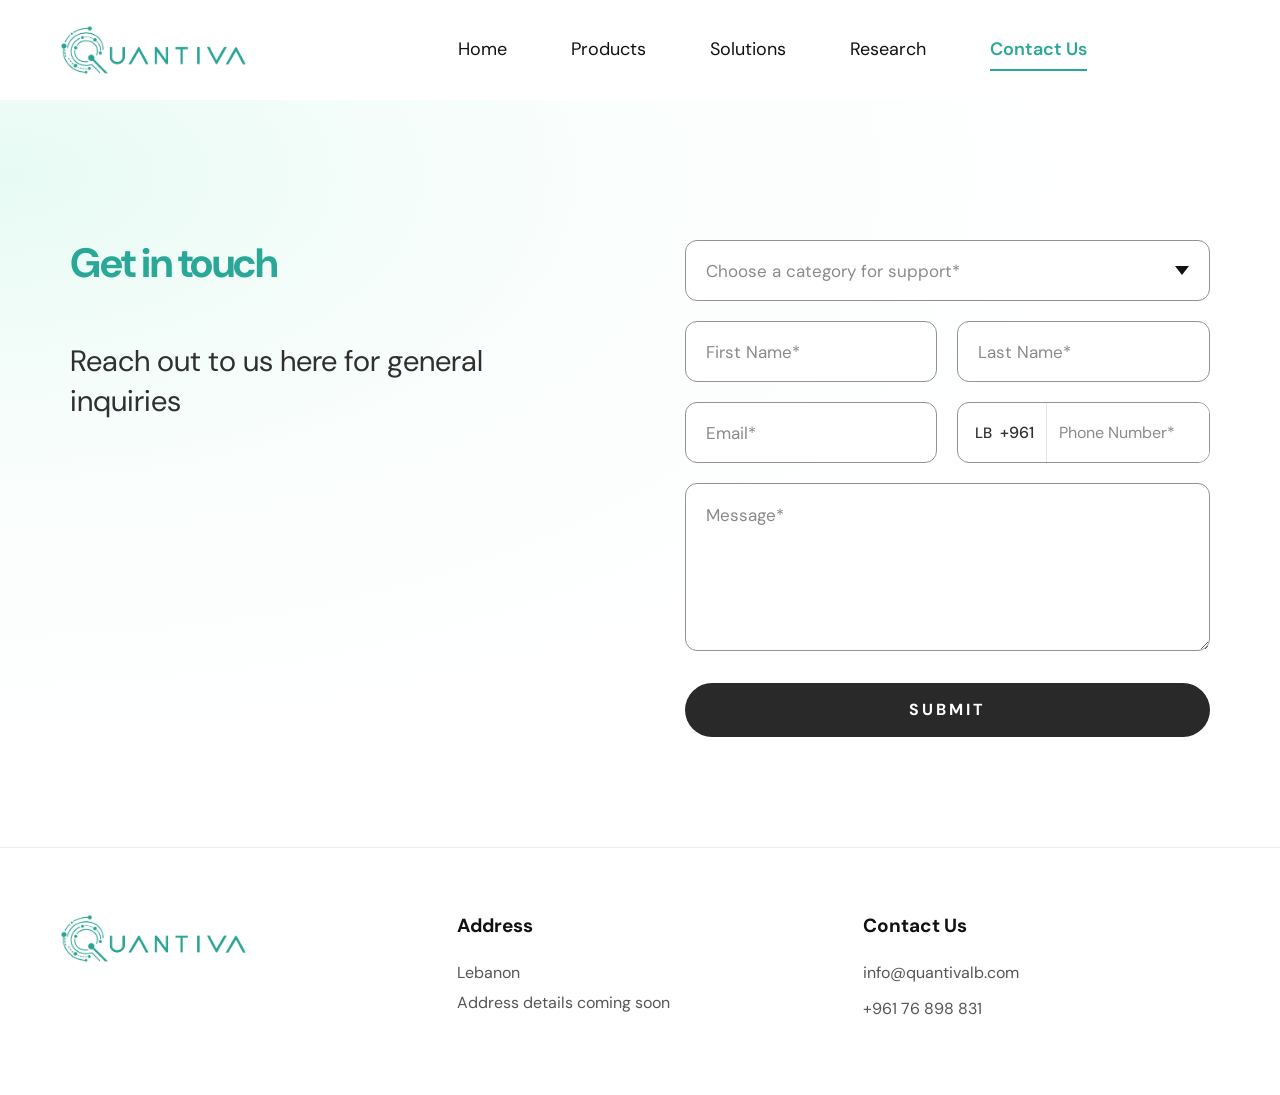
==== contact-us.html @ 80b2bf56 "Add files via upload" ====
<!DOCTYPE html>
<html lang="en">

<head>
    <meta charset="UTF-8">
    <meta name="viewport" content="width=device-width, initial-scale=1.0">

    <title>Contact Us | Quantiva</title>
    <meta name="description" content="Contact Quantiva in Lebanon for inquiries and information.">

    <link rel="icon" type="image/jpeg" href="assets/img/quantiva-logo.jpeg">

    <link rel="preconnect" href="https://fonts.googleapis.com">
    <link rel="preconnect" href="https://fonts.gstatic.com" crossorigin>
    <link href="https://fonts.googleapis.com/css2?family=DM+Sans:wght@400;500;600;700&display=swap" rel="stylesheet">

    <link rel="stylesheet" href="assets/css/style.css">
</head>

<body>

    <!-- HEADER -->
    <header class="site-header">
        <div class="header-container">

            <a href="index.html" class="header-logo" aria-label="Quantiva Home">
                <img src="assets/img/quantiva-logo.jpeg" alt="Quantiva Logo">
            </a>

            <nav class="desktop-nav" aria-label="Main navigation">
                <a href="index.html">Home</a>
                <a href="products.html">Products</a>
                <a href="solutions.html">Solutions</a>
                <a href="research.html">Research</a>
                <a href="contact-us.html" class="active" aria-current="page">Contact Us</a>
            </nav>

            <button class="menu-toggle" type="button" aria-label="Open navigation menu" aria-expanded="false"
                aria-controls="mobile-menu">
                <span></span>
                <span></span>
                <span></span>
            </button>

        </div>
    </header>

    <!-- MOBILE OVERLAY -->
    <div class="menu-overlay"></div>

    <!-- MOBILE SIDEBAR -->
    <aside class="mobile-menu" id="mobile-menu" aria-label="Mobile navigation" aria-hidden="true" inert>

        <div class="mobile-menu-header">
            <a href="index.html" class="mobile-logo" aria-label="Quantiva Home">
                <img src="assets/img/quantiva-logo.jpeg" alt="Quantiva Logo">
            </a>

            <button class="menu-close" type="button" aria-label="Close navigation menu">&times;</button>
        </div>

        <nav class="mobile-nav" aria-label="Mobile menu links">
            <a href="index.html">Home</a>
            <a href="products.html">Products</a>
            <a href="solutions.html">Solutions</a>
            <a href="research.html">Research</a>
            <a href="contact-us.html" class="active" aria-current="page">Contact Us</a>
        </nav>

    </aside>


    <!-- =========================================
     CONTACT US PAGE
========================================= -->

    <main>

        <section class="contact-section" id="contact">

            <div class="contact-container">

                <!-- LEFT SIDE -->
                <div class="contact-intro">

                    <h1>Get in touch</h1>

                    <p>
                        Reach out to us here for general
                        inquiries
                    </p>

                </div>

                <!-- RIGHT SIDE: FORM -->
                <div class="contact-form-wrapper">

                    <form id="quantivaContactForm" class="contact-form">

                        <!-- SUPPORT CATEGORY -->
                        <div class="contact-field full-width">
                            <select name="category" id="contactCategory" aria-label="Choose a category for support"
                                required>

                                <option value="" selected disabled>
                                    Choose a category for support*
                                </option>

                                <option value="General">General</option>
                                <option value="Sales">Sales</option>
                                <option value="Product">Product</option>
                                <option value="Media">Media</option>
                                <option value="Careers">Careers</option>

                            </select>
                        </div>

                        <!-- FIRST NAME -->
                        <div class="contact-field">
                            <input type="text" name="firstName" placeholder="First Name*" autocomplete="given-name"
                                maxlength="100" required>
                        </div>

                        <!-- LAST NAME -->
                        <div class="contact-field">
                            <input type="text" name="lastName" placeholder="Last Name*" autocomplete="family-name"
                                maxlength="100" required>
                        </div>

                        <!-- EMAIL -->
                        <div class="contact-field">
                            <input type="email" name="email" placeholder="Email*" autocomplete="email" maxlength="254"
                                required>
                        </div>

                        <!-- LEBANON PHONE NUMBER -->
                        <div class="contact-field phone-field">

                            <div class="phone-code">
                                <span>LB</span>
                                <span class="phone-prefix">+961</span>
                            </div>

                            <input type="tel" id="contactPhone" name="phone" placeholder="Phone Number*" inputmode="tel"
                                autocomplete="tel-national" pattern="0?[0-9]{7,8}"
                                title="Enter a valid Lebanese phone number, such as 76898831 or 01723456" maxlength="9"
                                required>

                        </div>

                        <!-- MESSAGE -->
                        <div class="contact-field full-width">
                            <textarea name="message" placeholder="Message*" rows="5" maxlength="5000"
                                required></textarea>
                        </div>

                        <!-- SUBMIT BUTTON -->
                        <div class="contact-submit full-width">

                            <button type="submit" class="contact-submit-btn">
                                SUBMIT
                            </button>

                        </div>

                        <!-- SUCCESS MESSAGE -->
                        <div id="contactSuccessMessage" class="contact-success-message full-width" role="status"
                            aria-live="polite" hidden>

                            Thank you! Your message has been submitted successfully.

                        </div>

                    </form>

                </div>

            </div>

        </section>

    </main>

    <!-- FOOTER -->
    <footer class="site-footer">
        <div class="footer-container">

            <div class="footer-logo">
                <a href="index.html" aria-label="Quantiva Home">
                    <img src="assets/img/quantiva-logo.jpeg" alt="Quantiva Logo">
                </a>
            </div>

            <div class="footer-address">
                <h3>Address</h3>
                <p>Lebanon<br>Address details coming soon</p>
            </div>

            <div class="footer-contact">
                <h3>Contact Us</h3>
                <a href="mailto:info@quantivalb.com">info@quantivalb.com</a>
                <a href="tel:+96176898831">+961 76 898 831</a>
            </div>

        </div>
    </footer>

    <script src="assets/js/app.js"></script>
</body>

</html>
---- assets/css/style.css ----
/* =========================================
   QUANTIVA - GLOBAL STYLES
========================================= */

:root {
    --primary: #2ba797;
    --primary-light: #67d0bc;
    --dark: #292929;
    --black: #111111;
    --white: #ffffff;
    --font: 'DM Sans', sans-serif;
}

* {
    margin: 0;
    padding: 0;
    box-sizing: border-box;
}

html {
    scroll-behavior: smooth;
}

body {
    font-family: var(--font);
    color: var(--black);
    background: var(--white);
    overflow-x: hidden;
}

body.menu-open {
    overflow: hidden;
}

a {
    text-decoration: none;
}

button {
    font-family: inherit;
    cursor: pointer;
}

img {
    max-width: 100%;
}

/* =========================================
   MAIN HEADER
========================================= */

.site-header {
    position: relative;
    width: 100%;
    height: 100px;
    background: var(--white);
    z-index: 100;
}

.header-container {
    width: 100%;
    height: 100%;
    padding: 0 4%;
    display: flex;
    align-items: center;
    justify-content: space-between;
    gap: 60px;
}

/* =========================================
   HEADER LOGO
========================================= */

.header-logo {
    display: inline-flex;
    align-items: center;
    flex-shrink: 0;
}

.header-logo img {
    width: 205px;
    height: auto;
    display: block;
    object-fit: contain;
}

/* =========================================
   DESKTOP NAVIGATION
========================================= */

.desktop-nav {
    display: flex;
    align-items: center;
    justify-content: center;
    flex: 1;
    gap: clamp(35px, 5vw, 90px);
}

.desktop-nav a {
    position: relative;
    color: var(--black);
    font-size: 18px;
    font-weight: 400;
    white-space: nowrap;
    line-height: 1.4;
    padding: 10px 0;
    transition: color 0.3s ease;
}

/* HOVER EFFECT */

.desktop-nav a:hover {
    color: var(--primary);
}

/* ACTIVE PAGE */

.desktop-nav a.active,
.desktop-nav a[aria-current="page"] {
    color: var(--primary);
    font-weight: 600;
}

/* UNDERLINE EFFECT */

.desktop-nav a::after {
    content: "";
    position: absolute;
    bottom: 2px;
    left: 0;
    width: 100%;
    height: 2px;
    background: var(--primary);

    transform: scaleX(0);
    transform-origin: center;
    transition: transform 0.3s ease;
}

/* UNDERLINE ON HOVER */

.desktop-nav a:hover::after {
    transform: scaleX(1);
}

/* PERMANENT UNDERLINE ON ACTIVE PAGE */

.desktop-nav a.active::after,
.desktop-nav a[aria-current="page"]::after {
    transform: scaleX(1);
}

/* =========================================
   HAMBURGER BUTTON
========================================= */

.menu-toggle {
    display: none;
    width: 30px;
    height: 26px;
    padding: 3px 0;
    background: transparent;
    border: none;

    flex-direction: column;
    justify-content: space-between;
    align-items: center;
}

.menu-toggle span {
    display: block;
    width: 100%;
    height: 2px;
    background: #242424;
    border-radius: 2px;

    transition: background 0.3s ease;
}

.menu-toggle:hover span {
    background: var(--primary);
}

/* =========================================
   MOBILE MENU OVERLAY
========================================= */

.menu-overlay {
    position: fixed;
    inset: 0;
    width: 100%;
    height: 100%;

    background: rgba(0, 0, 0, 0.5);

    opacity: 0;
    visibility: hidden;
    z-index: 998;

    transition:
        opacity 0.35s ease,
        visibility 0.35s ease;
}

.menu-overlay.active {
    opacity: 1;
    visibility: visible;
}

/* =========================================
   MOBILE SIDEBAR
========================================= */

.mobile-menu {
    position: fixed;
    top: 0;
    left: 0;

    width: 320px;
    max-width: 85vw;

    height: 100vh;
    height: 100dvh;

    background: var(--dark);
    z-index: 999;
    overflow-y: auto;

    transform: translateX(-105%);
    visibility: hidden;

    transition:
        transform 0.35s ease,
        visibility 0.35s ease;
}

.mobile-menu.active {
    transform: translateX(0);
    visibility: visible;
}

/* =========================================
   MOBILE SIDEBAR HEADER
========================================= */

.mobile-menu-header {
    width: 100%;
    height: 76px;
    background: var(--white);

    display: flex;
    align-items: center;
    justify-content: space-between;

    padding: 0 20px;
    gap: 12px;
}

/* MOBILE LOGO */

.mobile-logo {
    display: flex;
    align-items: center;
    min-width: 0;
}

.mobile-logo img {
    width: 175px;
    max-width: 100%;
    height: auto;
    display: block;
    object-fit: contain;
}

/* CLOSE BUTTON */

.menu-close {
    display: flex;
    align-items: center;
    justify-content: center;

    width: 32px;
    height: 32px;

    border: none;
    background: transparent;
    color: #263644;

    font-size: 32px;
    font-weight: 300;
    line-height: 1;

    transition: color 0.3s ease;
}

.menu-close:hover {
    color: var(--primary);
}

/* =========================================
   MOBILE NAVIGATION
========================================= */

.mobile-nav {
    display: flex;
    flex-direction: column;
    padding: 18px 24px;
}

.mobile-nav a {
    display: block;
    width: 100%;
    padding: 16px 0;

    color: var(--primary-light);
    font-size: 15px;
    font-weight: 500;
    line-height: 1.4;

    transition:
        color 0.3s ease,
        padding-left 0.3s ease;
}

/* MOBILE HOVER */

.mobile-nav a:hover {
    color: var(--white);
    padding-left: 5px;
}

/* MOBILE ACTIVE PAGE */

.mobile-nav a.active,
.mobile-nav a[aria-current="page"] {
    color: var(--white);
    font-weight: 700;
    border-left: 3px solid var(--primary-light);
    padding-left: 12px;
}

/* KEEP ACTIVE ITEM IN PLACE ON HOVER */

.mobile-nav a.active:hover,
.mobile-nav a[aria-current="page"]:hover {
    padding-left: 12px;
    color: var(--white);
}

/* =========================================
   QUANTIVA FOOTER
========================================= */

.site-footer {
    width: 100%;
    background: #ffffff;
    padding: 65px 0;
    border-top: 1px solid #eeeeee;
}

/* =========================================
   FOOTER CONTAINER
========================================= */

.footer-container {
    width: 100%;
    padding: 0 4%;

    display: grid;
    grid-template-columns: repeat(3, minmax(0, 1fr));
    align-items: start;
    gap: 40px;

    background: #ffffff;
}

/* =========================================
   FOOTER LOGO - LEFT
========================================= */

.footer-logo {
    display: flex;
    align-items: flex-start;
    justify-content: flex-start;
    background: #ffffff;
}

.footer-logo a {
    display: inline-flex;
    align-items: center;
}

.footer-logo img {
    width: 205px;
    max-width: 100%;
    height: auto;
    display: block;
    object-fit: contain;
}

/* =========================================
   FOOTER ADDRESS - CENTER
========================================= */

.footer-address {
    display: flex;
    flex-direction: column;
    align-items: flex-start;
    text-align: left;
}

.footer-address h3,
.footer-contact h3 {
    font-size: 19px;
    font-weight: 700;
    color: #111111;
    margin-bottom: 20px;
}

.footer-address p {
    font-size: 16px;
    font-weight: 400;
    line-height: 1.9;
    color: #555555;
}

/* =========================================
   FOOTER CONTACT - RIGHT
========================================= */

.footer-contact {
    display: flex;
    flex-direction: column;
    align-items: flex-start;
    text-align: left;
}

.footer-contact a {
    font-size: 16px;
    font-weight: 400;
    color: #555555;
    line-height: 1.9;
    margin-bottom: 6px;
    transition: color 0.3s ease;
    overflow-wrap: anywhere;
}

.footer-contact a:hover {
    color: var(--primary);
}

/* =========================================
   TABLET RESPONSIVE DESIGN
========================================= */

@media (max-width: 1100px) {

    /* HEADER */

    .site-header {
        height: 76px;
    }

    .header-container {
        padding: 0 5%;
        gap: 20px;
    }

    .header-logo img {
        width: 180px;
    }

    .desktop-nav {
        display: none;
    }

    .menu-toggle {
        display: flex;
    }

    /* FOOTER */

    .site-footer {
        padding: 55px 0;
    }

    .footer-container {
        padding: 0 5%;
        gap: 30px;
    }

    .footer-logo img {
        width: 180px;
    }

    .footer-address h3,
    .footer-contact h3 {
        font-size: 17px;
    }

    .footer-address p,
    .footer-contact a {
        font-size: 15px;
    }

}

/* =========================================
   MOBILE RESPONSIVE DESIGN
========================================= */

@media (max-width: 768px) {

    /* HEADER */

    .site-header {
        height: 72px;
    }

    .header-container {
        padding: 0 20px;
    }

    .header-logo img {
        width: 165px;
    }

    /* MOBILE SIDEBAR */

    .mobile-menu {
        width: 300px;
    }

    .mobile-menu-header {
        height: 72px;
    }

    .mobile-logo img {
        width: 155px;
    }

    .mobile-nav {
        padding: 15px 22px;
    }

    .mobile-nav a {
        font-size: 15px;
        padding-top: 15px;
        padding-bottom: 15px;
    }

    /* FOOTER */

    .site-footer {
        padding: 50px 0;
        background: #ffffff;
    }

    .footer-container {
        display: flex;
        flex-direction: column;
        align-items: center;
        justify-content: center;

        gap: 35px;
        padding: 0 20px;
        text-align: center;

        background: #ffffff;
    }

    /* CENTER FOOTER LOGO */

    .footer-logo {
        width: 100%;
        display: flex;
        justify-content: center;
        align-items: center;
        background: #ffffff;
    }

    .footer-logo a {
        display: inline-flex;
        justify-content: center;
        align-items: center;
    }

    .footer-logo img {
        width: 165px;
        height: auto;
    }

    /* CENTER ADDRESS AND CONTACT */

    .footer-address,
    .footer-contact {
        width: 100%;
        display: flex;
        flex-direction: column;
        align-items: center;
        text-align: center;
    }

    .footer-address h3,
    .footer-contact h3 {
        font-size: 17px;
        margin-bottom: 12px;
        text-align: center;
    }

    .footer-address p {
        font-size: 15px;
        line-height: 1.9;
        text-align: center;
    }

    .footer-contact a {
        font-size: 15px;
        line-height: 1.9;
        text-align: center;
    }

}

/* =========================================
   SMALL MOBILE DEVICES
========================================= */

@media (max-width: 480px) {

    /* HEADER */

    .header-container {
        padding: 0 15px;
    }

    .header-logo img {
        width: 145px;
    }

    .menu-toggle {
        width: 27px;
        height: 24px;
    }

    /* MOBILE MENU */

    .mobile-menu {
        width: 285px;
        max-width: 85vw;
    }

    .mobile-menu-header {
        padding: 0 15px;
    }

    .mobile-logo img {
        width: 140px;
    }

    .mobile-nav {
        padding: 15px 20px;
    }

    .mobile-nav a {
        font-size: 14px;
    }

    /* FOOTER */

    .site-footer {
        padding: 45px 0;
    }

    .footer-container {
        padding: 0 15px;
        gap: 30px;
    }

    .footer-logo img {
        width: 145px;
    }

    .footer-address h3,
    .footer-contact h3 {
        font-size: 16px;
        margin-bottom: 10px;
    }

    .footer-address p,
    .footer-contact a {
        font-size: 14px;
    }

}

/* =========================================
   KEYBOARD ACCESSIBILITY
========================================= */

a:focus-visible,
button:focus-visible {
    outline: 2px solid var(--primary);
    outline-offset: 4px;
}

/* =========================================
   REDUCED MOTION
========================================= */

@media (prefers-reduced-motion: reduce) {

    *,
    *::before,
    *::after {
        scroll-behavior: auto !important;
        transition-duration: 0.01ms !important;
    }

}




/* =========================================
   QUANTIVA CONTACT US PAGE
========================================= */

.contact-section {
    position: relative;
    width: 100%;
    min-height: 680px;
    padding: 140px 0 110px;
    overflow: hidden;

    background:
        radial-gradient(ellipse at 0% 10%,
            rgba(207, 246, 234, 0.48) 0%,
            rgba(240, 252, 248, 0.35) 32%,
            transparent 63%),
        #ffffff;
}

.contact-container {
    width: 100%;
    max-width: 1600px;
    margin: 0 auto;
    padding: 0 5.5%;

    display: grid;
    grid-template-columns: minmax(0, 1fr) minmax(0, 1fr);
    align-items: start;
    gap: clamp(50px, 7vw, 140px);
}

/* =========================================
   LEFT SIDE - INTRODUCTION
========================================= */

.contact-intro {
    padding-top: 0;
}

.contact-intro h1 {
    font-size: clamp(38px, 3.2vw, 56px);
    font-weight: 700;
    line-height: 1.15;
    letter-spacing: -1.5px;
    color: var(--primary, #2ba797);
    margin-bottom: 55px;
}

.contact-intro p {
    max-width: 550px;
    font-size: clamp(25px, 2.3vw, 38px);
    font-weight: 400;
    line-height: 1.35;
    color: #303030;
}

/* =========================================
   RIGHT SIDE - CONTACT FORM
========================================= */

.contact-form-wrapper {
    width: 100%;
    min-width: 0;
}

.contact-form {
    width: 100%;
    display: grid;
    grid-template-columns: repeat(2, minmax(0, 1fr));
    column-gap: 20px;
    row-gap: 20px;
}

.contact-field {
    width: 100%;
    min-width: 0;
}

.contact-field.full-width,
.contact-submit.full-width,
.contact-success-message.full-width {
    grid-column: 1 / -1;
}

/* =========================================
   FORM INPUTS
========================================= */

.contact-field input,
.contact-field select,
.contact-field textarea {
    width: 100%;
    min-width: 0;
    border: 1px solid #929292;
    border-radius: 12px;
    background: #ffffff;
    color: #303030;
    font-family: var(--font, 'DM Sans', sans-serif);
    font-size: 17px;
    font-weight: 400;
    transition:
        border-color 0.25s ease,
        box-shadow 0.25s ease;
}

.contact-field input,
.contact-field select {
    height: 61px;
    padding: 0 20px;
}

.contact-field input::placeholder,
.contact-field textarea::placeholder {
    color: #8a8a8a;
    opacity: 1;
}

.contact-field input:focus,
.contact-field select:focus,
.contact-field textarea:focus {
    outline: none;
    border-color: var(--primary-light, #67d0bc);
    box-shadow: 0 0 0 1px var(--primary-light, #67d0bc);
}

/* =========================================
   SELECT DROPDOWN
========================================= */

.contact-field select {
    appearance: none;
    -webkit-appearance: none;
    cursor: pointer;

    padding-right: 48px;

    background-image: url("data:image/svg+xml,%3Csvg xmlns='http://www.w3.org/2000/svg' width='14' height='9' viewBox='0 0 14 9'%3E%3Cpath fill='%23111111' d='M0 0h14L7 9z'/%3E%3C/svg%3E");
    background-repeat: no-repeat;
    background-position: right 20px center;
    background-size: 14px 9px;
}

.contact-field select:invalid {
    color: #8a8a8a;
}

.contact-field select option {
    color: #303030;
    background: #ffffff;
}

/* =========================================
   PHONE NUMBER - LEBANON ONLY
========================================= */

.contact-field.phone-field {
    display: flex;
    align-items: center;
    overflow: hidden;
    height: 61px;

    border: 1px solid #929292;
    border-radius: 12px;
    background: #ffffff;

    transition:
        border-color 0.25s ease,
        box-shadow 0.25s ease;
}

.contact-field.phone-field:focus-within {
    border-color: var(--primary-light, #67d0bc);
    box-shadow: 0 0 0 1px var(--primary-light, #67d0bc);
}

.phone-code {
    display: flex;
    align-items: center;
    justify-content: center;
    gap: 8px;
    flex-shrink: 0;

    height: 100%;
    padding: 0 12px 0 17px;

    white-space: nowrap;
    color: #303030;
    font-size: 15px;
    font-weight: 500;

    border-right: 1px solid #e5e5e5;
}

.phone-prefix {
    font-size: 16px;
}

.contact-field.phone-field input {
    flex: 1;
    min-width: 0;
    height: 100%;
    padding: 0 12px;

    border: none;
    border-radius: 0;
    box-shadow: none;
    outline: none;

    font-size: 16px;
}

/* =========================================
   MESSAGE TEXTAREA
========================================= */

.contact-field textarea {
    display: block;
    min-height: 145px;
    padding: 19px 20px;
    resize: vertical;
    line-height: 1.5;
}

/* =========================================
   SUBMIT BUTTON
========================================= */

.contact-submit {
    margin-top: 12px;
}

.contact-submit-btn {
    width: 100%;
    min-height: 54px;

    display: flex;
    align-items: center;
    justify-content: center;

    padding: 15px 25px;
    border: none;
    border-radius: 40px;

    background: #292929;
    color: #ffffff;

    font-family: var(--font, 'DM Sans', sans-serif);
    font-size: 16px;
    font-weight: 700;
    letter-spacing: 3px;

    cursor: pointer;

    transition:
        background 0.3s ease,
        transform 0.3s ease;
}

.contact-submit-btn:hover {
    background: var(--primary, #2ba797);
    transform: translateY(-2px);
}

.contact-submit-btn:active {
    transform: translateY(0);
}

/* =========================================
   FORM CONFIRMATION
========================================= */

.contact-success-message {
    padding: 16px 20px;
    margin-top: 5px;

    border: 1px solid #8ddccc;
    border-radius: 10px;

    background: #effbf7;
    color: #197c69;

    font-size: 15px;
    line-height: 1.6;
    text-align: center;
}

.contact-success-message[hidden] {
    display: none;
}

/* =========================================
   LARGE TABLETS
========================================= */

@media (max-width: 1100px) {

    .contact-section {
        padding: 95px 0 85px;
        min-height: auto;
    }

    .contact-container {
        gap: 45px;
        padding: 0 5%;
    }

    .contact-intro h1 {
        font-size: 42px;
        margin-bottom: 35px;
    }

    .contact-intro p {
        font-size: 27px;
    }

    .contact-form {
        gap: 15px;
    }

    .contact-field input,
    .contact-field select {
        height: 58px;
        padding-left: 15px;
        font-size: 15px;
    }

    .contact-field.phone-field {
        height: 58px;
    }

    .phone-code {
        padding: 0 10px;
        gap: 6px;
        font-size: 13px;
    }

    .phone-prefix {
        font-size: 14px;
    }

    .contact-field.phone-field input {
        font-size: 14px;
        padding: 0 8px;
    }

}

/* =========================================
   MOBILE RESPONSIVE
========================================= */

@media (max-width: 768px) {

    .contact-section {
        padding: 65px 0 75px;
    }

    .contact-container {
        grid-template-columns: 1fr;
        gap: 40px;
        padding: 0 20px;
    }

    .contact-intro {
        padding: 0;
        text-align: left;
    }

    .contact-intro h1 {
        font-size: 39px;
        margin-bottom: 20px;
        letter-spacing: -1px;
    }

    .contact-intro p {
        font-size: 25px;
        max-width: 550px;
    }

    .contact-form {
        column-gap: 15px;
        row-gap: 16px;
    }

    .contact-field input,
    .contact-field select {
        height: 56px;
        font-size: 15px;
        border-radius: 10px;
    }

    .contact-field.phone-field {
        height: 56px;
        border-radius: 10px;
    }

    .contact-field textarea {
        min-height: 135px;
        font-size: 15px;
        border-radius: 10px;
    }

    .contact-submit-btn {
        min-height: 52px;
        font-size: 15px;
    }

}

/* =========================================
   SMALL MOBILE DEVICES
========================================= */

@media (max-width: 480px) {

    .contact-section {
        padding: 50px 0 65px;
    }

    .contact-container {
        padding: 0 15px;
        gap: 35px;
    }

    .contact-intro h1 {
        font-size: 35px;
        margin-bottom: 17px;
    }

    .contact-intro p {
        font-size: 22px;
        line-height: 1.4;
    }

    .contact-form {
        grid-template-columns: 1fr;
        gap: 15px;
    }

    .contact-field {
        grid-column: 1 / -1;
    }

    .contact-field input,
    .contact-field select {
        height: 55px;
        font-size: 15px;
    }

    .contact-field.phone-field {
        height: 55px;
    }

    .contact-field textarea {
        min-height: 135px;
    }

    .contact-submit {
        margin-top: 8px;
    }

    .contact-submit-btn {
        min-height: 52px;
    }

}

/* =========================================
   ACCESSIBILITY
========================================= */

@media (prefers-reduced-motion: reduce) {

    .contact-field input,
    .contact-field select,
    .contact-field textarea,
    .contact-submit-btn {
        transition: none;
    }

}




/* =========================================
   QUANTIVA HOME HERO SLIDER
========================================= */

.quantiva-hero {
    position: relative;
    width: 100%;
    height: 720px;
    min-height: 550px;
    overflow: hidden;
    background: #101918;
    isolation: isolate;
}

/* =========================================
   INDIVIDUAL SLIDES
========================================= */

.quantiva-hero .hero-slide {
    position: absolute;
    inset: 0;
    width: 100%;
    height: 100%;

    display: flex;
    align-items: center;

    background-position: center center;
    background-repeat: no-repeat;
    background-size: cover;

    opacity: 0;
    visibility: hidden;
    z-index: 0;

    transform: scale(1.035);

    transition:
        opacity 1.2s ease,
        transform 6s ease,
        visibility 1.2s ease;
}

/* =========================================
   HERO BACKGROUND IMAGES
========================================= */

/* SLIDE 1 */

.quantiva-hero .hero-slide:nth-child(1) {
    background-image: url("../img/hero-1.png");
}

/* SLIDE 2 */

.quantiva-hero .hero-slide:nth-child(2) {
    background-image: url("../img/hero-2.png");
}

/* SLIDE 3 */

.quantiva-hero .hero-slide:nth-child(3) {
    background-image: url("../img/hero-3.png");
}

/* =========================================
   ACTIVE SLIDE
========================================= */

.quantiva-hero .hero-slide.active {
    opacity: 1;
    visibility: visible;
    z-index: 1;
    transform: scale(1);
}

/* =========================================
   DARK IMAGE OVERLAY
========================================= */

.quantiva-hero .hero-overlay {
    position: absolute;
    inset: 0;
    width: 100%;
    height: 100%;

    background: linear-gradient(90deg,
            rgba(0, 0, 0, 0.82) 0%,
            rgba(0, 0, 0, 0.68) 35%,
            rgba(0, 0, 0, 0.42) 70%,
            rgba(0, 0, 0, 0.22) 100%);

    z-index: 1;
    pointer-events: none;
}

/* =========================================
   HERO TEXT CONTENT
========================================= */

.quantiva-hero .hero-content {
    position: relative;
    z-index: 2;

    width: 100%;
    max-width: 1050px;

    padding-left: 6.3%;
    padding-right: 30px;

    color: #ffffff;

    transform: translateY(22px);
    opacity: 0;

    transition:
        transform 0.9s ease 0.25s,
        opacity 0.9s ease 0.25s;
}

/* ACTIVE CONTENT ANIMATION */

.quantiva-hero .hero-slide.active .hero-content {
    transform: translateY(0);
    opacity: 1;
}

/* =========================================
   HERO TITLES
========================================= */

.quantiva-hero .hero-content h1,
.quantiva-hero .hero-content h2 {
    display: flex;
    flex-direction: column;
    align-items: flex-start;

    font-family: var(--font, 'DM Sans', sans-serif);
    font-size: clamp(40px, 3.5vw, 64px);
    font-weight: 700;

    line-height: 1.16;
    letter-spacing: -1.5px;

    margin: 0 0 60px;
    color: #67d0bc;
}

.quantiva-hero .hero-content h1 span,
.quantiva-hero .hero-content h2 span {
    display: block;
}

/* WHITE TITLE TEXT */

.quantiva-hero .hero-title-white {
    color: #ffffff;
}

/* =========================================
   HERO DESCRIPTION
========================================= */

.quantiva-hero .hero-content p {
    max-width: 750px;

    font-family: var(--font, 'DM Sans', sans-serif);
    font-size: clamp(19px, 1.6vw, 27px);
    font-weight: 400;

    line-height: 1.5;
    letter-spacing: -0.3px;

    color: #ffffff;
    margin: 0;
}

/* =========================================
   SLIDER PROGRESS INDICATORS
========================================= */

.quantiva-hero .hero-indicators {
    position: absolute;
    left: 50%;
    bottom: 48px;

    transform: translateX(-50%);

    display: flex;
    align-items: center;
    justify-content: center;
    gap: 15px;

    z-index: 5;
}

.quantiva-hero .hero-indicator {
    display: block;
    width: 13px;
    height: 13px;

    border-radius: 20px;
    background: rgba(43, 167, 151, 0.6);

    transition:
        width 0.4s ease,
        background 0.4s ease;
}

/* ACTIVE INDICATOR */

.quantiva-hero .hero-indicator.active {
    width: 50px;
    background: #67d0bc;
}

/* =========================================
   LARGE DESKTOP
========================================= */

@media (min-width: 1600px) {

    .quantiva-hero {
        height: 760px;
    }

    .quantiva-hero .hero-content {
        padding-left: 6.3%;
    }

}

/* =========================================
   TABLET RESPONSIVE
========================================= */

@media (max-width: 1100px) {

    .quantiva-hero {
        height: 650px;
        min-height: 500px;
    }

    .quantiva-hero .hero-content {
        max-width: 850px;
        padding-left: 5%;
        padding-right: 30px;
    }

    .quantiva-hero .hero-content h1,
    .quantiva-hero .hero-content h2 {
        font-size: clamp(38px, 4.3vw, 52px);
        margin-bottom: 45px;
    }

    .quantiva-hero .hero-content p {
        max-width: 650px;
        font-size: 21px;
    }

    .quantiva-hero .hero-indicators {
        bottom: 35px;
    }

}

/* =========================================
   MOBILE RESPONSIVE
========================================= */

@media (max-width: 768px) {

    .quantiva-hero {
        height: 620px;
        min-height: 520px;
    }

    .quantiva-hero .hero-slide {
        background-position: center center;
    }

    .quantiva-hero .hero-overlay {
        background: linear-gradient(90deg,
                rgba(0, 0, 0, 0.84) 0%,
                rgba(0, 0, 0, 0.68) 70%,
                rgba(0, 0, 0, 0.55) 100%);
    }

    .quantiva-hero .hero-content {
        max-width: 100%;
        padding: 0 25px;
    }

    .quantiva-hero .hero-content h1,
    .quantiva-hero .hero-content h2 {
        font-size: clamp(34px, 6vw, 46px);
        line-height: 1.2;
        letter-spacing: -1px;
        margin-bottom: 35px;
    }

    .quantiva-hero .hero-content p {
        max-width: 550px;
        font-size: 19px;
        line-height: 1.55;
    }

    .quantiva-hero .hero-indicators {
        bottom: 28px;
        gap: 12px;
    }

    .quantiva-hero .hero-indicator {
        width: 11px;
        height: 11px;
    }

    .quantiva-hero .hero-indicator.active {
        width: 42px;
    }

}

/* =========================================
   SMALL MOBILE
========================================= */

@media (max-width: 480px) {

    .quantiva-hero {
        height: 570px;
        min-height: 500px;
    }

    .quantiva-hero .hero-content {
        padding: 0 20px;
    }

    .quantiva-hero .hero-content h1,
    .quantiva-hero .hero-content h2 {
        font-size: clamp(30px, 8vw, 39px);
        line-height: 1.22;
        letter-spacing: -0.7px;
        margin-bottom: 28px;
    }

    .quantiva-hero .hero-content p {
        font-size: 17px;
        line-height: 1.6;
    }

    .quantiva-hero .hero-indicators {
        bottom: 25px;
    }

}

/* =========================================
   EXTRA SMALL PHONES
========================================= */

@media (max-width: 360px) {

    .quantiva-hero {
        min-height: 560px;
    }

    .quantiva-hero .hero-content {
        padding: 0 15px;
    }

    .quantiva-hero .hero-content h1,
    .quantiva-hero .hero-content h2 {
        font-size: 29px;
    }

    .quantiva-hero .hero-content p {
        font-size: 16px;
    }

}

/* =========================================
   REDUCED MOTION
========================================= */

@media (prefers-reduced-motion: reduce) {

    .quantiva-hero .hero-slide,
    .quantiva-hero .hero-content,
    .quantiva-hero .hero-indicator {
        transition: none;
        transform: none;
    }

}



/* =========================================
   QUANTIVA - OUR MISSION SECTION
========================================= */

.quantiva-mission {
    position: relative;
    width: 100%;
    padding: 70px 0 100px;
    overflow: hidden;

    background:
        radial-gradient(ellipse at 50% 37%,
            rgba(177, 239, 222, 0.28) 0%,
            rgba(220, 249, 241, 0.18) 35%,
            transparent 68%),
        #ffffff;
}

/* =========================================
   MISSION CONTAINER
========================================= */

.mission-container {
    position: relative;
    z-index: 2;

    width: 100%;
    max-width: 1600px;
    margin: 0 auto;
    padding: 0 5%;
}

/* =========================================
   MISSION HEADING
========================================= */

.mission-heading {
    margin-bottom: 65px;
}

.mission-label {
    font-family: var(--font, 'DM Sans', sans-serif);
    font-size: 29px;
    font-weight: 400;
    color: #303030;
    line-height: 1.3;
    margin-bottom: 5px;
}

.mission-heading h2 {
    max-width: 1250px;
    font-family: var(--font, 'DM Sans', sans-serif);
    font-size: clamp(32px, 3vw, 45px);
    font-weight: 400;
    line-height: 1.22;
    letter-spacing: -0.8px;
    color: var(--primary, #2ba797);
}

.mission-heading h2 strong {
    font-weight: 700;
    color: var(--primary, #2ba797);
}

/* =========================================
   MISSION CARDS GRID
========================================= */

.mission-cards {
    display: grid;
    grid-template-columns: repeat(3, minmax(0, 1fr));
    gap: 45px;
    align-items: stretch;
}

/* =========================================
   INDIVIDUAL MISSION CARD
========================================= */

.mission-card {
    position: relative;
    display: flex;
    flex-direction: column;
    align-items: center;

    min-height: 495px;
    padding: 38px 35px 42px;

    border-radius: 12px;
    overflow: hidden;

    background: linear-gradient(180deg,
            #191919 0%,
            #303030 54%,
            #575757 100%);

    box-shadow:
        0 5px 10px rgba(0, 0, 0, 0.15);

    text-align: center;
    color: #ffffff;

    transition:
        transform 0.35s ease,
        box-shadow 0.35s ease;
}

.mission-card:hover {
    transform: translateY(-7px);
    box-shadow:
        0 14px 28px rgba(0, 0, 0, 0.2);
}

/* =========================================
   CARD ICONS
========================================= */

.mission-card-icon {
    width: 112px;
    height: 112px;
    margin-bottom: 30px;

    display: flex;
    align-items: center;
    justify-content: center;

    color: #d5f5ec;
}

.mission-card-icon svg {
    display: block;
    width: 100%;
    height: 100%;
}

/* =========================================
   CARD HEADINGS
========================================= */

.mission-card h3 {
    font-family: var(--font, 'DM Sans', sans-serif);
    font-size: 19px;
    font-weight: 700;
    line-height: 1.4;
    letter-spacing: -0.3px;

    color: #ffffff;
    margin: 0 0 25px;
}

/* =========================================
   CARD DESCRIPTIONS
========================================= */

.mission-card p {
    max-width: 325px;

    font-family: var(--font, 'DM Sans', sans-serif);
    font-size: 16px;
    font-weight: 400;
    line-height: 1.65;

    color: #ffffff;
    margin: 0 auto 35px;
}

/* =========================================
   CARD BUTTONS
========================================= */

.mission-card-btn {
    margin-top: auto;

    display: inline-flex;
    align-items: center;
    justify-content: center;

    min-height: 48px;
    max-width: 100%;
    padding: 13px 23px;

    border-radius: 40px;
    background: #e1faf3;
    color: #0b1718;

    font-family: var(--font, 'DM Sans', sans-serif);
    font-size: 12px;
    font-weight: 700;
    letter-spacing: 2px;
    line-height: 1.35;
    text-align: center;

    transition:
        background 0.3s ease,
        transform 0.3s ease;
}

.mission-card-btn:hover {
    background: #67d0bc;
    transform: translateY(-2px);
}

/* =========================================
   LARGE DESKTOP
========================================= */

@media (min-width: 1600px) {

    .quantiva-mission {
        padding: 80px 0 110px;
    }

    .mission-container {
        padding: 0 5%;
    }

    .mission-cards {
        gap: 45px;
    }

}

/* =========================================
   TABLET RESPONSIVE
========================================= */

@media (max-width: 1100px) {

    .quantiva-mission {
        padding: 65px 0 85px;
    }

    .mission-container {
        padding: 0 5%;
    }

    .mission-heading {
        margin-bottom: 50px;
    }

    .mission-label {
        font-size: 25px;
    }

    .mission-heading h2 {
        font-size: clamp(29px, 3.4vw, 38px);
    }

    .mission-cards {
        gap: 22px;
    }

    .mission-card {
        min-height: 485px;
        padding: 30px 22px 35px;
    }

    .mission-card-icon {
        width: 95px;
        height: 95px;
        margin-bottom: 25px;
    }

    .mission-card h3 {
        font-size: 17px;
        margin-bottom: 20px;
    }

    .mission-card p {
        font-size: 15px;
        line-height: 1.6;
    }

    .mission-card-btn {
        font-size: 11px;
        letter-spacing: 1.4px;
        padding: 12px 17px;
    }

}

/* =========================================
   MOBILE / SMALL TABLET
========================================= */

@media (max-width: 768px) {

    .quantiva-mission {
        padding: 55px 0 75px;
    }

    .mission-container {
        padding: 0 20px;
    }

    .mission-heading {
        margin-bottom: 40px;
    }

    .mission-label {
        font-size: 22px;
        margin-bottom: 8px;
    }

    .mission-heading h2 {
        font-size: clamp(28px, 5vw, 36px);
        line-height: 1.3;
        letter-spacing: -0.5px;
    }

    .mission-cards {
        grid-template-columns: 1fr;
        gap: 25px;
        max-width: 480px;
        margin: 0 auto;
    }

    .mission-card {
        min-height: 420px;
        padding: 35px 28px;
    }

    .mission-card-icon {
        width: 100px;
        height: 100px;
        margin-bottom: 25px;
    }

    .mission-card h3 {
        font-size: 19px;
        margin-bottom: 20px;
    }

    .mission-card p {
        max-width: 350px;
        font-size: 16px;
        margin-bottom: 30px;
    }

}

/* =========================================
   SMALL MOBILE
========================================= */

@media (max-width: 480px) {

    .quantiva-mission {
        padding: 45px 0 60px;
    }

    .mission-container {
        padding: 0 15px;
    }

    .mission-heading {
        margin-bottom: 32px;
    }

    .mission-label {
        font-size: 21px;
    }

    .mission-heading h2 {
        font-size: 27px;
        line-height: 1.35;
    }

    .mission-cards {
        gap: 20px;
    }

    .mission-card {
        min-height: 410px;
        padding: 30px 22px;
    }

    .mission-card-icon {
        width: 92px;
        height: 92px;
        margin-bottom: 23px;
    }

    .mission-card h3 {
        font-size: 18px;
    }

    .mission-card p {
        font-size: 15px;
        line-height: 1.65;
    }

    .mission-card-btn {
        font-size: 11px;
        padding: 13px 20px;
    }

}

/* =========================================
   REDUCED MOTION
========================================= */

@media (prefers-reduced-motion: reduce) {

    .mission-card,
    .mission-card-btn {
        transition: none;
    }

}


/* =========================================
   QUANTIVA - OUR DIFFERENCE SECTION
========================================= */

.quantiva-difference {
    position: relative;
    width: 100%;
    padding: 85px 0 95px;
    background: #dff0ee;
    overflow: hidden;
}

/* subtle background effect */
.quantiva-difference::before {
    content: "";
    position: absolute;
    top: -120px;
    left: -80px;
    width: 320px;
    height: 320px;
    border-radius: 50%;
    background: radial-gradient(circle,
            rgba(103, 208, 188, 0.22) 0%,
            rgba(103, 208, 188, 0.08) 40%,
            transparent 75%);
    pointer-events: none;
}

.quantiva-difference::after {
    content: "";
    position: absolute;
    right: -100px;
    bottom: -140px;
    width: 340px;
    height: 340px;
    border-radius: 50%;
    background: radial-gradient(circle,
            rgba(43, 167, 151, 0.16) 0%,
            rgba(43, 167, 151, 0.05) 45%,
            transparent 75%);
    pointer-events: none;
}

.difference-container {
    position: relative;
    z-index: 2;
    width: 100%;
    max-width: 1600px;
    margin: 0 auto;
    padding: 0 5%;
}

/* =========================================
   HEADING
========================================= */

.difference-heading {
    text-align: center;
    margin-bottom: 55px;
}

.difference-heading h2 {
    font-family: var(--font, 'DM Sans', sans-serif);
    font-size: clamp(36px, 3.3vw, 58px);
    font-weight: 700;
    line-height: 1.15;
    color: #1d6d67;
    letter-spacing: -1px;
    margin: 0;
}

/* =========================================
   STATS GRID
========================================= */

.difference-stats {
    display: grid;
    grid-template-columns: repeat(4, minmax(0, 1fr));
    gap: 28px;
    align-items: stretch;
}

.difference-item {
    position: relative;
    padding: 28px 18px 22px;
    border-radius: 18px;
    background: rgba(255, 255, 255, 0.18);
    backdrop-filter: blur(3px);
    -webkit-backdrop-filter: blur(3px);
    text-align: left;
    transition:
        transform 0.35s ease,
        box-shadow 0.35s ease,
        background 0.35s ease;
}

.difference-item:hover {
    transform: translateY(-8px);
    background: rgba(255, 255, 255, 0.32);
    box-shadow: 0 15px 35px rgba(20, 80, 75, 0.10);
}

/* decorative line */
.difference-item::before {
    content: "";
    position: absolute;
    top: 0;
    left: 18px;
    width: 58px;
    height: 4px;
    border-radius: 10px;
    background: linear-gradient(90deg, #2ba797 0%, #67d0bc 100%);
}

/* =========================================
   STAT NUMBER
========================================= */

.difference-item h3 {
    font-family: var(--font, 'DM Sans', sans-serif);
    font-size: clamp(42px, 4vw, 64px);
    font-weight: 700;
    line-height: 1;
    color: #176a64;
    letter-spacing: -1.5px;
    margin: 18px 0 24px;
}

/* =========================================
   STAT TEXT
========================================= */

.difference-item p {
    font-family: var(--font, 'DM Sans', sans-serif);
    font-size: 14px;
    font-weight: 500;
    line-height: 1.4;
    letter-spacing: 0.8px;
    text-transform: uppercase;
    color: #3b4746;
    margin: 0;
    max-width: 290px;
}

/* =========================================
   REVEAL EFFECT
========================================= */

.reveal-up {
    opacity: 0;
    transform: translateY(35px);
    transition:
        opacity 0.8s ease,
        transform 0.8s ease;
}

.reveal-up.visible {
    opacity: 1;
    transform: translateY(0);
}

/* stagger effect */
.difference-item:nth-child(1) {
    transition-delay: 0.05s;
}

.difference-item:nth-child(2) {
    transition-delay: 0.15s;
}

.difference-item:nth-child(3) {
    transition-delay: 0.25s;
}

.difference-item:nth-child(4) {
    transition-delay: 0.35s;
}

/* =========================================
   TABLET
========================================= */

@media (max-width: 1100px) {

    .quantiva-difference {
        padding: 75px 0 85px;
    }

    .difference-container {
        padding: 0 5%;
    }

    .difference-heading {
        margin-bottom: 45px;
    }

    .difference-stats {
        grid-template-columns: repeat(2, minmax(0, 1fr));
        gap: 22px;
    }

    .difference-item {
        padding: 26px 18px 22px;
    }

    .difference-item h3 {
        font-size: clamp(38px, 5vw, 56px);
        margin-bottom: 20px;
    }

    .difference-item p {
        font-size: 13px;
    }

}

/* =========================================
   MOBILE
========================================= */

@media (max-width: 768px) {

    .quantiva-difference {
        padding: 60px 0 70px;
    }

    .difference-container {
        padding: 0 20px;
    }

    .difference-heading {
        margin-bottom: 35px;
    }

    .difference-heading h2 {
        font-size: clamp(32px, 8vw, 46px);
    }

    .difference-stats {
        grid-template-columns: 1fr;
        gap: 18px;
    }

    .difference-item {
        padding: 24px 16px 20px;
        text-align: center;
    }

    .difference-item::before {
        left: 50%;
        transform: translateX(-50%);
    }

    .difference-item p {
        margin: 0 auto;
        max-width: 100%;
    }

}

/* =========================================
   SMALL MOBILE
========================================= */

@media (max-width: 480px) {

    .quantiva-difference {
        padding: 50px 0 60px;
    }

    .difference-container {
        padding: 0 15px;
    }

    .difference-item h3 {
        font-size: 40px;
    }

    .difference-item p {
        font-size: 12px;
        letter-spacing: 0.6px;
    }

}

/* =========================================
   REDUCED MOTION
========================================= */

@media (prefers-reduced-motion: reduce) {

    .difference-item,
    .reveal-up {
        transition: none;
        transform: none;
        opacity: 1;
    }

}



/* =========================================
   QUANTIVA - CONTACT SECTION
========================================= */

.quantiva-connect {
    position: relative;
    width: 100%;
    padding: 110px 0;
    background: #292929;
    overflow: hidden;
    isolation: isolate;
}

/* =========================================
   DECORATIVE BACKGROUND EFFECTS
========================================= */

.quantiva-connect::before {
    content: "";
    position: absolute;
    top: -230px;
    left: -230px;
    width: 650px;
    height: 650px;
    border-radius: 50%;

    background: radial-gradient(circle,
            rgba(43, 167, 151, 0.18) 0%,
            rgba(43, 167, 151, 0.06) 45%,
            transparent 75%);

    filter: blur(20px);
    pointer-events: none;
    z-index: -1;
}

.quantiva-connect::after {
    content: "";
    position: absolute;
    bottom: -280px;
    right: -180px;
    width: 600px;
    height: 600px;
    border-radius: 50%;

    background: radial-gradient(circle,
            rgba(103, 208, 188, 0.15) 0%,
            transparent 70%);

    filter: blur(25px);
    pointer-events: none;
    z-index: -1;
}

/* =========================================
   CENTERED CONTAINER
========================================= */

.connect-container {
    position: relative;
    z-index: 2;

    width: 100%;
    max-width: 1150px;
    margin: 0 auto;
    padding: 0 30px;

    display: flex;
    align-items: center;
    justify-content: center;
}

/* =========================================
   SINGLE WHITE CARD
========================================= */

.connect-card {
    width: 100%;
    max-width: 950px;
    min-height: 450px;

    display: flex;
    flex-direction: column;
    align-items: flex-start;
    justify-content: center;

    padding: 65px 75px;

    background: #ffffff;
    border-radius: 15px;

    box-shadow: 0 12px 40px rgba(0, 0, 0, 0.18);

    transition:
        transform 0.35s ease,
        box-shadow 0.35s ease;
}

.connect-card:hover {
    transform: translateY(-6px);
    box-shadow: 0 20px 50px rgba(0, 0, 0, 0.25);
}

/* =========================================
   CARD HEADING
========================================= */

.connect-card h2 {
    font-family: var(--font, 'DM Sans', sans-serif);
    font-size: clamp(35px, 3.5vw, 52px);
    font-weight: 700;
    line-height: 1.2;
    letter-spacing: -1px;
    color: #292929;

    margin: 0 0 30px;
}

/* =========================================
   CARD DESCRIPTION
========================================= */

.connect-card p {
    max-width: 800px;

    font-family: var(--font, 'DM Sans', sans-serif);
    font-size: 19px;
    font-weight: 400;
    line-height: 1.75;
    color: #383838;

    margin: 0 0 22px;
}

/* =========================================
   LET'S TALK BUTTON
========================================= */

.connect-btn {
    display: inline-flex;
    align-items: center;
    justify-content: center;

    min-height: 58px;
    padding: 16px 35px;
    margin-top: 18px;

    border-radius: 40px;
    background: #292929;
    color: #ffffff;

    font-family: var(--font, 'DM Sans', sans-serif);
    font-size: 14px;
    font-weight: 700;
    letter-spacing: 2.5px;
    text-align: center;
    text-decoration: none;

    transition:
        background 0.3s ease,
        transform 0.3s ease;
}

.connect-btn:hover {
    background: var(--primary, #2ba797);
    color: #ffffff;
    transform: translateY(-2px);
}

/* =========================================
   TABLET RESPONSIVE
========================================= */

@media (max-width: 1100px) {

    .quantiva-connect {
        padding: 90px 0;
    }

    .connect-container {
        max-width: 1000px;
        padding: 0 5%;
    }

    .connect-card {
        max-width: 850px;
        min-height: 420px;
        padding: 55px 55px;
    }

    .connect-card h2 {
        font-size: 42px;
        margin-bottom: 25px;
    }

    .connect-card p {
        font-size: 17px;
        line-height: 1.7;
    }

}

/* =========================================
   MOBILE RESPONSIVE
========================================= */

@media (max-width: 768px) {

    .quantiva-connect {
        padding: 65px 0;
    }

    .connect-container {
        padding: 0 20px;
    }

    .connect-card {
        max-width: 100%;
        min-height: auto;
        padding: 42px 35px;
        border-radius: 13px;
    }

    .connect-card h2 {
        font-size: 35px;
        margin-bottom: 22px;
    }

    .connect-card p {
        font-size: 16px;
        line-height: 1.7;
        margin-bottom: 18px;
    }

    .connect-btn {
        min-height: 52px;
        padding: 14px 29px;
        font-size: 12px;
        margin-top: 12px;
    }

}

/* =========================================
   SMALL MOBILE
========================================= */

@media (max-width: 480px) {

    .quantiva-connect {
        padding: 50px 0;
    }

    .connect-container {
        padding: 0 15px;
    }

    .connect-card {
        padding: 35px 25px;
    }

    .connect-card h2 {
        font-size: 30px;
        margin-bottom: 20px;
    }

    .connect-card p {
        font-size: 15px;
        line-height: 1.65;
    }

    .connect-btn {
        padding: 13px 25px;
        font-size: 11px;
        letter-spacing: 2px;
    }

}

/* =========================================
   REDUCED MOTION
========================================= */

@media (prefers-reduced-motion: reduce) {

    .connect-card,
    .connect-btn {
        transition: none;
    }

    .connect-card:hover,
    .connect-btn:hover {
        transform: none;
    }

}


/* =========================================
   QUANTIVA - RESEARCH HERO SECTION
========================================= */

.research-hero {
    position: relative;
    width: 100%;
    min-height: 720px;

    display: flex;
    align-items: center;

    background-image:
        linear-gradient(90deg,
            rgba(255, 255, 255, 1) 0%,
            rgba(255, 255, 255, 0.98) 20%,
            rgba(246, 255, 252, 0.94) 35%,
            rgba(224, 248, 242, 0.76) 50%,
            rgba(188, 230, 219, 0.25) 72%,
            rgba(43, 167, 151, 0.10) 100%),
        url("../img/research-hero.png");

    background-size: cover;
    background-position: center center;
    background-repeat: no-repeat;

    overflow: hidden;
}

/* =========================================
   RESEARCH HERO CONTAINER
========================================= */

.research-hero-container {
    position: relative;
    z-index: 2;

    width: 100%;
    max-width: 1800px;
    margin: 0 auto;
    padding: 100px 6.3%;

    display: flex;
    align-items: center;
}

/* =========================================
   RESEARCH HERO CONTENT
========================================= */

.research-hero-content {
    width: 100%;
    max-width: 800px;

    animation: researchFadeUp 1s ease both;
}

/* =========================================
   MAIN HEADING
========================================= */

.research-hero-content h1 {
    font-family: var(--font, 'DM Sans', sans-serif);
    font-size: clamp(42px, 4vw, 68px);
    font-weight: 700;
    line-height: 1.13;
    letter-spacing: -1.5px;

    color: var(--primary, #2ba797);
    margin: 0 0 12px;
}

.research-hero-content h1 span {
    display: block;
}

/* =========================================
   SUBHEADING
========================================= */

.research-hero-content h2 {
    font-family: var(--font, 'DM Sans', sans-serif);
    font-size: clamp(25px, 2.25vw, 38px);
    font-weight: 400;
    line-height: 1.3;
    letter-spacing: -0.5px;

    color: #303030;
    margin: 0 0 60px;
}

/* =========================================
   DESCRIPTION
========================================= */

.research-hero-content p {
    max-width: 720px;

    font-family: var(--font, 'DM Sans', sans-serif);
    font-size: clamp(18px, 1.4vw, 24px);
    font-weight: 400;
    line-height: 1.75;

    color: #303030;
    margin: 0;
}

/* =========================================
   ENTRANCE ANIMATION
========================================= */

@keyframes researchFadeUp {
    from {
        opacity: 0;
        transform: translateY(30px);
    }

    to {
        opacity: 1;
        transform: translateY(0);
    }
}

/* =========================================
   LARGE DESKTOP
========================================= */

@media (min-width: 1600px) {

    .research-hero {
        min-height: 760px;
    }

    .research-hero-container {
        padding-left: 6.3%;
    }

}

/* =========================================
   TABLET RESPONSIVE
========================================= */

@media (max-width: 1100px) {

    .research-hero {
        min-height: 650px;
        background-position: 60% center;
    }

    .research-hero-container {
        padding: 85px 5%;
    }

    .research-hero-content {
        max-width: 680px;
    }

    .research-hero-content h1 {
        font-size: clamp(39px, 5vw, 54px);
    }

    .research-hero-content h2 {
        font-size: 28px;
        margin-bottom: 45px;
    }

    .research-hero-content p {
        font-size: 19px;
        line-height: 1.7;
    }

}

/* =========================================
   MOBILE RESPONSIVE
========================================= */

@media (max-width: 768px) {

    .research-hero {
        min-height: 650px;

        background-image:
            linear-gradient(90deg,
                rgba(255, 255, 255, 0.97) 0%,
                rgba(246, 255, 252, 0.92) 55%,
                rgba(232, 250, 245, 0.78) 100%),
            url("../img/research-hero.png");

        background-position: center center;
    }

    .research-hero-container {
        padding: 80px 25px;
    }

    .research-hero-content {
        max-width: 100%;
    }

    .research-hero-content h1 {
        font-size: clamp(36px, 6vw, 46px);
        line-height: 1.2;
        margin-bottom: 15px;
    }

    .research-hero-content h2 {
        font-size: 25px;
        line-height: 1.4;
        margin-bottom: 35px;
    }

    .research-hero-content p {
        font-size: 18px;
        line-height: 1.7;
    }

}

/* =========================================
   SMALL MOBILE
========================================= */

@media (max-width: 480px) {

    .research-hero {
        min-height: 650px;
    }

    .research-hero-container {
        padding: 65px 20px;
    }

    .research-hero-content h1 {
        font-size: clamp(31px, 8vw, 39px);
        letter-spacing: -0.8px;
    }

    .research-hero-content h2 {
        font-size: 22px;
        margin-bottom: 30px;
    }

    .research-hero-content p {
        font-size: 16px;
        line-height: 1.75;
    }

}

/* =========================================
   EXTRA SMALL PHONES
========================================= */

@media (max-width: 360px) {

    .research-hero {
        min-height: 690px;
    }

    .research-hero-container {
        padding: 55px 15px;
    }

    .research-hero-content h1 {
        font-size: 30px;
    }

    .research-hero-content h2 {
        font-size: 20px;
    }

    .research-hero-content p {
        font-size: 15px;
    }

}

/* =========================================
   REDUCED MOTION
========================================= */

@media (prefers-reduced-motion: reduce) {

    .research-hero-content {
        animation: none;
    }

}



/* =========================================
   QUANTIVA - RESEARCH AREAS
========================================= */

.research-areas-section {
    position: relative;
    isolation: isolate;
    overflow: hidden;
    width: 100%;
    padding: 95px 0 115px;
    background: #e3f5f0;
}

/* =========================================
   BACKGROUND GLOW
========================================= */

.research-areas-section::before {
    content: "";
    position: absolute;
    inset: 0;
    z-index: 0;
    pointer-events: none;

    background:
        radial-gradient(ellipse at 8% 20%,
            rgba(255, 255, 255, 0.75),
            transparent 52%),
        radial-gradient(ellipse at 92% 85%,
            rgba(76, 194, 170, 0.2),
            transparent 55%);
}

/* =========================================
   ANIMATED NETWORK BACKGROUND
========================================= */

.research-network-canvas {
    position: absolute;
    inset: 0;
    display: block;
    width: 100%;
    height: 100%;
    z-index: 1;
    opacity: 0.85;
    pointer-events: none;
}

/* =========================================
   CONTAINER
========================================= */

.research-areas-container {
    position: relative;
    z-index: 2;
    width: 100%;
    max-width: 1500px;
    margin: 0 auto;
    padding: 0 5%;
}

/* =========================================
   SECTION HEADING
========================================= */

.research-areas-heading {
    text-align: center;
    margin-bottom: 60px;
}

.research-areas-heading h2 {
    margin: 0 0 15px;
    color: #1d6d67;
    font-family: var(--font, 'DM Sans', sans-serif);
    font-size: clamp(36px, 3.3vw, 54px);
    font-weight: 700;
    line-height: 1.2;
    letter-spacing: -0.8px;
}

.research-areas-heading p {
    margin: 0;
    color: #455b58;
    font-size: 18px;
    line-height: 1.6;
}

/* =========================================
   RESEARCH CARDS GRID
========================================= */

.research-areas-grid {
    width: 100%;
    max-width: 1120px;
    margin: 0 auto;

    display: grid;
    grid-template-columns: repeat(3, minmax(0, 1fr));
    align-items: stretch;
    gap: 28px;
}

/* =========================================
   RESEARCH CARD
========================================= */

.research-area-card {
    position: relative;
    display: flex;
    flex-direction: column;
    align-items: center;

    min-width: 0;
    min-height: 330px;
    padding: 34px 25px 30px;

    background: rgba(255, 255, 255, 0.97);
    border: 1px solid rgba(43, 167, 151, 0.1);
    border-radius: 12px;

    text-align: center;
    overflow: hidden;

    box-shadow:
        0 4px 6px rgba(25, 70, 60, 0.06),
        0 10px 25px rgba(25, 70, 60, 0.07);

    transition:
        transform 0.35s ease,
        box-shadow 0.35s ease,
        border-color 0.35s ease;
}

/* CARD HOVER */

.research-area-card:hover {
    transform: translateY(-9px);
    border-color: rgba(43, 167, 151, 0.4);

    box-shadow:
        0 16px 35px rgba(25, 70, 60, 0.15);
}

/* CARD ACCENT LINE */

.research-area-card::before {
    content: "";
    position: absolute;
    top: 0;
    left: 0;
    width: 100%;
    height: 4px;

    background: linear-gradient(90deg,
            #2ba797,
            #67d0bc);

    transform: scaleX(0);
    transform-origin: left;
    transition: transform 0.4s ease;
}

.research-area-card:hover::before {
    transform: scaleX(1);
}

/* =========================================
   CARD ICON
========================================= */

.research-area-icon {
    width: 90px;
    height: 90px;
    margin: 0 auto 22px;

    display: flex;
    align-items: center;
    justify-content: center;
    flex-shrink: 0;
}

.research-area-icon img {
    display: block;
    width: 100%;
    height: 100%;
    object-fit: contain;

    transition: transform 0.35s ease;
}

.research-area-card:hover .research-area-icon img {
    transform: scale(1.08);
}

/* =========================================
   CARD HEADING
========================================= */

.research-area-card h3 {
    margin: 0 0 17px;

    color: #259b8c;
    font-family: var(--font, 'DM Sans', sans-serif);
    font-size: 19px;
    font-weight: 700;
    line-height: 1.35;
}

/* =========================================
   CARD DESCRIPTION
========================================= */

.research-area-card p {
    margin: 0;

    color: #454e4d;
    font-family: var(--font, 'DM Sans', sans-serif);
    font-size: 14px;
    font-weight: 400;
    line-height: 1.75;
}

/* =========================================
   LARGE DESKTOP
========================================= */

@media (min-width: 1600px) {

    .research-areas-section {
        padding: 110px 0 130px;
    }

    .research-areas-grid {
        max-width: 1180px;
        gap: 32px;
    }

    .research-area-card {
        min-height: 350px;
    }
}

/* =========================================
   TABLET
========================================= */

@media (max-width: 1100px) {

    .research-areas-section {
        padding: 80px 0 95px;
    }

    .research-areas-container {
        padding: 0 5%;
    }

    .research-areas-heading {
        margin-bottom: 45px;
    }

    .research-areas-grid {
        max-width: 800px;
        grid-template-columns: repeat(2, minmax(0, 1fr));
        gap: 24px;
    }

    .research-area-card {
        min-height: 315px;
        padding: 30px 24px;
    }
}

/* =========================================
   MOBILE
========================================= */

@media (max-width: 768px) {

    .research-areas-section {
        padding: 65px 0 80px;
    }

    .research-areas-container {
        padding: 0 20px;
    }

    .research-areas-heading {
        margin-bottom: 38px;
    }

    .research-areas-heading h2 {
        font-size: 34px;
    }

    .research-areas-heading p {
        font-size: 16px;
    }

    .research-areas-grid {
        grid-template-columns: 1fr;
        max-width: 490px;
        gap: 22px;
    }

    .research-area-card {
        min-height: auto;
        padding: 30px 24px;
    }

    .research-area-icon {
        width: 80px;
        height: 80px;
        margin-bottom: 18px;
    }

    .research-area-card h3 {
        font-size: 19px;
    }

    .research-area-card p {
        font-size: 14px;
    }

    .research-network-canvas {
        opacity: 0.65;
    }
}

/* =========================================
   SMALL MOBILE
========================================= */

@media (max-width: 480px) {

    .research-areas-section {
        padding: 55px 0 70px;
    }

    .research-areas-container {
        padding: 0 15px;
    }

    .research-areas-heading h2 {
        font-size: 30px;
    }

    .research-area-card {
        padding: 27px 20px;
    }

    .research-area-icon {
        width: 74px;
        height: 74px;
    }

    .research-area-card h3 {
        font-size: 18px;
    }

    .research-area-card p {
        font-size: 13.5px;
    }
}

/* =========================================
   REDUCED MOTION
========================================= */

@media (prefers-reduced-motion: reduce) {

    .research-area-card,
    .research-area-card::before,
    .research-area-icon img {
        transition: none;
    }

    .research-area-card:hover,
    .research-area-card:hover .research-area-icon img {
        transform: none;
    }
}


/* =========================================
   QUANTIVA - RESEARCH PUBLICATIONS
========================================= */

.quantiva-publications {
    position: relative;
    width: 100%;
    padding: 85px 0 105px;
    background: #fcfdfc;
    overflow: hidden;
    isolation: isolate;
}

/* =========================================
   SOFT BACKGROUND EFFECT
========================================= */

.quantiva-publications::before {
    content: "";
    position: absolute;
    top: -200px;
    right: -100px;
    width: 600px;
    height: 550px;

    background: radial-gradient(circle,
            rgba(103, 208, 188, 0.12) 0%,
            rgba(103, 208, 188, 0.04) 45%,
            transparent 75%);

    filter: blur(25px);
    pointer-events: none;
    z-index: 0;
}

/* =========================================
   DECORATIVE NETWORK
========================================= */

.publications-network {
    position: absolute;
    top: -20px;
    right: -15px;
    width: 330px;
    height: 215px;
    z-index: 1;

    pointer-events: none;
    opacity: 0.75;

    animation: publicationsFloat 7s ease-in-out infinite;
}

.publications-network svg {
    display: block;
    width: 100%;
    height: 100%;
}

@keyframes publicationsFloat {

    0%,
    100% {
        transform: translateY(0);
    }

    50% {
        transform: translateY(12px);
    }
}

/* =========================================
   MAIN CONTAINER
========================================= */

.publications-container {
    position: relative;
    z-index: 2;

    width: 100%;
    max-width: 1700px;
    margin: 0 auto;
    padding: 0 5.8%;
}

/* =========================================
   HEADING
========================================= */

.publications-heading {
    margin-bottom: 55px;
}

.publications-heading h2 {
    margin: 0;
    max-width: 1000px;

    font-family: var(--font, 'DM Sans', sans-serif);
    font-size: clamp(40px, 3.5vw, 62px);
    font-weight: 700;
    line-height: 1.2;
    letter-spacing: -1.4px;

    color: var(--primary, #2ba797);
}

/* =========================================
   CATEGORY LABELS
========================================= */

.publications-categories {
    display: flex;
    flex-wrap: wrap;
    align-items: center;
    justify-content: flex-start;

    column-gap: 20px;
    row-gap: 22px;

    width: 100%;
    max-width: 1550px;
}

/* INDIVIDUAL CATEGORY */

.publication-tag {
    display: inline-flex;
    align-items: center;
    justify-content: center;

    min-height: 52px;
    padding: 11px 23px;

    border: none;
    border-radius: 40px;

    background: #dff5f0;
    color: #303936;

    font-family: var(--font, 'DM Sans', sans-serif);
    font-size: 18px;
    font-weight: 400;
    line-height: 1.4;

    text-align: center;
    white-space: normal;

    cursor: default;
    user-select: text;

    transition:
        background 0.3s ease,
        transform 0.3s ease;
}

/* SUBTLE VISUAL EFFECT - NOT CLICKABLE */

.publication-tag:hover {
    background: #d1eee7;
    transform: translateY(-3px);
}

/* =========================================
   LARGE DESKTOP
========================================= */

@media (min-width: 1600px) {

    .quantiva-publications {
        padding: 95px 0 115px;
    }

    .publications-container {
        padding: 0 5.8%;
    }

    .publications-categories {
        column-gap: 22px;
        row-gap: 24px;
    }

}

/* =========================================
   TABLET RESPONSIVE
========================================= */

@media (max-width: 1100px) {

    .quantiva-publications {
        padding: 75px 0 90px;
    }

    .publications-container {
        padding: 0 5%;
    }

    .publications-heading {
        margin-bottom: 45px;
    }

    .publications-heading h2 {
        font-size: 48px;
    }

    .publication-tag {
        font-size: 16px;
        min-height: 48px;
        padding: 10px 19px;
    }

    .publications-categories {
        column-gap: 15px;
        row-gap: 17px;
    }

    .publications-network {
        width: 250px;
        height: 165px;
        opacity: 0.55;
    }

}

/* =========================================
   MOBILE RESPONSIVE
========================================= */

@media (max-width: 768px) {

    .quantiva-publications {
        padding: 60px 0 75px;
    }

    .publications-container {
        padding: 0 20px;
    }

    .publications-heading {
        margin-bottom: 35px;
    }

    .publications-heading h2 {
        font-size: clamp(34px, 6vw, 44px);
        letter-spacing: -0.8px;
    }

    .publications-categories {
        justify-content: flex-start;
        column-gap: 12px;
        row-gap: 14px;
    }

    .publication-tag {
        font-size: 15px;
        min-height: 44px;
        padding: 10px 16px;
    }

    .publications-network {
        top: -25px;
        right: -65px;
        width: 220px;
        opacity: 0.32;
    }

}

/* =========================================
   SMALL MOBILE
========================================= */

@media (max-width: 480px) {

    .quantiva-publications {
        padding: 50px 0 65px;
    }

    .publications-container {
        padding: 0 15px;
    }

    .publications-heading {
        margin-bottom: 30px;
    }

    .publications-heading h2 {
        font-size: 32px;
        line-height: 1.2;
    }

    .publications-categories {
        column-gap: 10px;
        row-gap: 12px;
    }

    .publication-tag {
        font-size: 14px;
        min-height: 42px;
        padding: 9px 15px;
    }

    .publications-network {
        width: 180px;
        right: -70px;
        opacity: 0.25;
    }

}

/* =========================================
   REDUCED MOTION
========================================= */

@media (prefers-reduced-motion: reduce) {

    .publications-network {
        animation: none;
    }

    .publication-tag {
        transition: none;
    }

    .publication-tag:hover {
        transform: none;
    }

}



/* =========================================
   QUANTIVA - PRODUCTS HERO SECTION
========================================= */

.products-hero {
    position: relative;
    width: 100%;
    min-height: 720px;

    display: flex;
    align-items: center;

    background-color: #ffffff;

    background-image:
        linear-gradient(90deg,
            rgba(255, 255, 255, 1) 0%,
            rgba(255, 255, 255, 0.98) 24%,
            rgba(255, 255, 255, 0.91) 38%,
            rgba(255, 255, 255, 0.55) 53%,
            rgba(255, 255, 255, 0.08) 75%,
            rgba(255, 255, 255, 0) 100%),
        url("../img/products-hero.png");

    background-size: cover;
    background-position: center center;
    background-repeat: no-repeat;

    overflow: hidden;
    isolation: isolate;
}

/* =========================================
   SOFT TURQUOISE BACKGROUND GLOW
========================================= */

.products-hero::before {
    content: "";
    position: absolute;
    top: -250px;
    left: -180px;

    width: 700px;
    height: 700px;

    background: radial-gradient(circle,
            rgba(103, 208, 188, 0.10) 0%,
            rgba(103, 208, 188, 0.04) 45%,
            transparent 75%);

    border-radius: 50%;
    pointer-events: none;
    z-index: 0;
}

/* =========================================
   HERO CONTAINER
========================================= */

.products-hero-container {
    position: relative;
    z-index: 2;

    width: 100%;
    max-width: 1800px;
    margin: 0 auto;
    padding: 110px 6.3%;

    display: flex;
    align-items: center;
}

/* =========================================
   HERO CONTENT
========================================= */

.products-hero-content {
    width: 100%;
    max-width: 820px;

    animation: productsHeroFadeUp 1s ease both;
}

/* =========================================
   MAIN HEADING
========================================= */

.products-hero-content h1 {
    font-family: var(--font, 'DM Sans', sans-serif);
    font-size: clamp(45px, 4vw, 70px);
    font-weight: 700;
    line-height: 1.12;
    letter-spacing: -1.5px;

    color: var(--primary, #2ba797);
    margin: 0 0 12px;
}

.products-hero-content h1 span {
    display: block;
}

/* =========================================
   SUBHEADING
========================================= */

.products-hero-content h2 {
    max-width: 800px;

    font-family: var(--font, 'DM Sans', sans-serif);
    font-size: clamp(29px, 2.6vw, 43px);
    font-weight: 400;
    line-height: 1.3;
    letter-spacing: -0.6px;

    color: #303030;
    margin: 0 0 60px;
}

/* =========================================
   DESCRIPTION
========================================= */

.products-hero-content p {
    max-width: 720px;

    font-family: var(--font, 'DM Sans', sans-serif);
    font-size: clamp(18px, 1.45vw, 24px);
    font-weight: 400;
    line-height: 1.8;

    color: #333333;
    margin: 0;
}

/* =========================================
   ENTRANCE ANIMATION
========================================= */

@keyframes productsHeroFadeUp {

    from {
        opacity: 0;
        transform: translateY(30px);
    }

    to {
        opacity: 1;
        transform: translateY(0);
    }

}

/* =========================================
   LARGE DESKTOP
========================================= */

@media (min-width: 1600px) {

    .products-hero {
        min-height: 760px;
    }

    .products-hero-container {
        padding-left: 6.3%;
    }

    .products-hero-content {
        max-width: 850px;
    }

}

/* =========================================
   TABLET RESPONSIVE
========================================= */

@media (max-width: 1100px) {

    .products-hero {
        min-height: 670px;
        background-position: 58% center;
    }

    .products-hero-container {
        padding: 90px 5%;
    }

    .products-hero-content {
        max-width: 680px;
    }

    .products-hero-content h1 {
        font-size: clamp(40px, 5vw, 55px);
    }

    .products-hero-content h2 {
        font-size: 31px;
        margin-bottom: 45px;
    }

    .products-hero-content p {
        font-size: 19px;
        line-height: 1.75;
    }

}

/* =========================================
   MOBILE RESPONSIVE
========================================= */

@media (max-width: 768px) {

    .products-hero {
        min-height: 690px;

        background-image:
            linear-gradient(90deg,
                rgba(255, 255, 255, 0.97) 0%,
                rgba(255, 255, 255, 0.94) 55%,
                rgba(239, 251, 248, 0.80) 100%),
            url("../img/products-hero.png");

        background-position: 60% center;
    }

    .products-hero-container {
        padding: 75px 25px;
    }

    .products-hero-content {
        max-width: 100%;
    }

    .products-hero-content h1 {
        font-size: clamp(36px, 6vw, 48px);
        line-height: 1.18;
        margin-bottom: 16px;
    }

    .products-hero-content h2 {
        font-size: 26px;
        line-height: 1.4;
        margin-bottom: 35px;
    }

    .products-hero-content p {
        font-size: 17px;
        line-height: 1.75;
    }

}

/* =========================================
   SMALL MOBILE
========================================= */

@media (max-width: 480px) {

    .products-hero {
        min-height: 680px;
    }

    .products-hero-container {
        padding: 65px 20px;
    }

    .products-hero-content h1 {
        font-size: clamp(32px, 8vw, 40px);
        letter-spacing: -0.8px;
    }

    .products-hero-content h2 {
        font-size: 23px;
        margin-bottom: 30px;
    }

    .products-hero-content p {
        font-size: 15.5px;
        line-height: 1.8;
    }

}

/* =========================================
   EXTRA SMALL PHONES
========================================= */

@media (max-width: 360px) {

    .products-hero {
        min-height: 740px;
    }

    .products-hero-container {
        padding: 55px 15px;
    }

    .products-hero-content h1 {
        font-size: 30px;
    }

    .products-hero-content h2 {
        font-size: 21px;
    }

    .products-hero-content p {
        font-size: 15px;
    }

}

/* =========================================
   REDUCED MOTION
========================================= */

@media (prefers-reduced-motion: reduce) {

    .products-hero-content {
        animation: none;
    }

}



/* =========================================
   QUANTIVA - TECHNOLOGY ADVANTAGES
========================================= */

.quantiva-advantages {
    position: relative;
    width: 100%;
    padding: 100px 0 115px;
    background: #67d0bc;
    overflow: hidden;
    isolation: isolate;
}

/* =========================================
   SUBTLE BACKGROUND EFFECT
========================================= */

.quantiva-advantages::before {
    content: "";
    position: absolute;

    width: 650px;
    height: 650px;

    top: -350px;
    left: -200px;

    border-radius: 50%;

    background: radial-gradient(circle,
            rgba(255, 255, 255, 0.13) 0%,
            rgba(255, 255, 255, 0.04) 45%,
            transparent 75%);

    pointer-events: none;
    z-index: 0;
}

.quantiva-advantages::after {
    content: "";
    position: absolute;

    width: 650px;
    height: 650px;

    bottom: -400px;
    right: -200px;

    border-radius: 50%;

    background: radial-gradient(circle,
            rgba(18, 107, 96, 0.13) 0%,
            transparent 70%);

    pointer-events: none;
    z-index: 0;
}

/* =========================================
   MAIN CONTAINER
========================================= */

.advantages-container {
    position: relative;
    z-index: 2;

    width: 100%;
    max-width: 1650px;
    margin: 0 auto;
    padding: 0 5%;
}

/* =========================================
   SECTION HEADING
========================================= */

.advantages-heading {
    text-align: center;
    margin-bottom: 85px;
}

.advantages-heading h2 {
    max-width: 1350px;
    margin: 0 auto;

    font-family: var(--font, 'DM Sans', sans-serif);
    font-size: clamp(35px, 3.2vw, 56px);
    font-weight: 700;
    line-height: 1.2;
    letter-spacing: -1px;

    color: #ffffff;
}

/* =========================================
   THREE COLUMN GRID
========================================= */

.advantages-grid {
    display: grid;
    grid-template-columns: repeat(3, minmax(0, 1fr));
    align-items: start;
    gap: clamp(35px, 5vw, 95px);
}

/* =========================================
   ADVANTAGE ITEM
========================================= */

.advantage-item {
    display: flex;
    flex-direction: column;
    align-items: center;

    padding: 15px 10px 25px;

    text-align: center;

    transition: transform 0.35s ease;
}

.advantage-item:hover {
    transform: translateY(-8px);
}

/* =========================================
   ADVANTAGE ICON
========================================= */

.advantage-icon {
    display: flex;
    align-items: center;
    justify-content: center;

    width: 120px;
    height: 120px;
    margin: 0 auto 20px;

    transition: transform 0.4s ease;
}

.advantage-icon svg {
    display: block;
    width: 100%;
    height: 100%;
}

.advantage-item:hover .advantage-icon {
    transform: scale(1.08);
}

/* =========================================
   ADVANTAGE HEADINGS
========================================= */

.advantage-item h3 {
    font-family: var(--font, 'DM Sans', sans-serif);
    font-size: clamp(21px, 1.65vw, 29px);
    font-weight: 700;
    line-height: 1.35;

    color: #292929;
    margin: 0 0 25px;
}

/* =========================================
   ADVANTAGE DESCRIPTION
========================================= */

.advantage-item p {
    max-width: 410px;

    font-family: var(--font, 'DM Sans', sans-serif);
    font-size: clamp(17px, 1.25vw, 21px);
    font-weight: 400;
    line-height: 1.65;

    color: #303030;
    margin: 0 auto;
}

/* =========================================
   TABLET RESPONSIVE
========================================= */

@media (max-width: 1100px) {

    .quantiva-advantages {
        padding: 85px 0 95px;
    }

    .advantages-heading {
        margin-bottom: 65px;
    }

    .advantages-heading h2 {
        font-size: clamp(34px, 4vw, 46px);
    }

    .advantages-grid {
        gap: 25px;
    }

    .advantage-icon {
        width: 105px;
        height: 105px;
    }

    .advantage-item h3 {
        font-size: 22px;
    }

    .advantage-item p {
        font-size: 17px;
    }

}

/* =========================================
   MOBILE RESPONSIVE
========================================= */

@media (max-width: 768px) {

    .quantiva-advantages {
        padding: 70px 0 80px;
    }

    .advantages-container {
        padding: 0 20px;
    }

    .advantages-heading {
        margin-bottom: 55px;
    }

    .advantages-heading h2 {
        font-size: clamp(32px, 6vw, 42px);
    }

    .advantages-grid {
        grid-template-columns: 1fr;
        max-width: 500px;
        margin: 0 auto;
        gap: 50px;
    }

    .advantage-item {
        padding: 0 10px;
    }

    .advantage-icon {
        width: 110px;
        height: 110px;
        margin-bottom: 20px;
    }

    .advantage-item h3 {
        font-size: 23px;
        margin-bottom: 18px;
    }

    .advantage-item p {
        font-size: 18px;
        line-height: 1.6;
    }

}

/* =========================================
   SMALL MOBILE
========================================= */

@media (max-width: 480px) {

    .quantiva-advantages {
        padding: 60px 0 70px;
    }

    .advantages-container {
        padding: 0 15px;
    }

    .advantages-heading h2 {
        font-size: 30px;
    }

    .advantages-heading {
        margin-bottom: 45px;
    }

    .advantages-grid {
        gap: 43px;
    }

    .advantage-icon {
        width: 100px;
        height: 100px;
    }

    .advantage-item h3 {
        font-size: 21px;
    }

    .advantage-item p {
        font-size: 16px;
    }

}

/* =========================================
   REDUCED MOTION
========================================= */

@media (prefers-reduced-motion: reduce) {

    .advantage-item,
    .advantage-icon {
        transition: none;
    }

    .advantage-item:hover,
    .advantage-item:hover .advantage-icon {
        transform: none;
    }

}



/* =========================================
   QUANTIVA - QUANTUM SYSTEMS SECTION
========================================= */

.quantiva-systems {
    position: relative;
    isolation: isolate;
    width: 100%;
    padding: 95px 0 110px;
    overflow: hidden;

    background:
        radial-gradient(ellipse at 48% 28%,
            rgba(198, 244, 233, 0.65),
            transparent 62%),
        linear-gradient(135deg,
            #ffffff 0%,
            #f2fcf9 58%,
            #ffffff 100%);
}

/* DECORATIVE BACKGROUND GLOW */

.quantiva-systems::before,
.quantiva-systems::after {
    content: "";
    position: absolute;
    border-radius: 50%;
    pointer-events: none;
    z-index: 0;
}

.quantiva-systems::before {
    width: 580px;
    height: 580px;
    left: -220px;
    top: 5%;

    background: radial-gradient(circle,
            rgba(103, 208, 188, 0.2),
            transparent 70%);

    filter: blur(25px);
}

.quantiva-systems::after {
    width: 630px;
    height: 630px;
    right: -250px;
    bottom: -250px;

    background: radial-gradient(circle,
            rgba(43, 167, 151, 0.15),
            transparent 70%);

    filter: blur(30px);
}

/* =========================================
   MAIN CONTAINER
========================================= */

.systems-container {
    position: relative;
    z-index: 2;

    width: 100%;
    max-width: 1700px;
    margin: 0 auto;
    padding: 0 5%;
}

/* =========================================
   SECTION HEADING
========================================= */

.systems-heading {
    text-align: center;
    margin-bottom: 75px;
}

.systems-heading>p {
    margin: 0 0 5px;
    color: #303030;
    font-size: clamp(23px, 2.1vw, 35px);
    font-weight: 400;
    line-height: 1.3;
}

.systems-heading h2 {
    max-width: 1250px;
    margin: 0 auto;

    font-family: var(--font, 'DM Sans', sans-serif);
    font-size: clamp(37px, 3.6vw, 58px);
    font-weight: 700;
    line-height: 1.2;
    letter-spacing: -1px;
    color: #2ba797;
}

/* =========================================
   THREE COLUMN GRID
========================================= */

.systems-grid {
    display: grid;
    grid-template-columns: repeat(3, minmax(0, 1fr));
    align-items: start;
    gap: 35px;

    max-width: 1510px;
    margin: 0 auto;
}

/* =========================================
   SYSTEM CARDS
========================================= */

.system-card {
    position: relative;

    display: flex;
    flex-direction: column;
    align-items: center;

    width: 100%;
    min-width: 0;
    min-height: 520px;

    padding: 35px 30px 32px;

    border: 1px solid rgba(43, 167, 151, 0.08);
    border-radius: 15px;

    background: linear-gradient(180deg,
            #e9faf6 0%,
            #f5fcfa 100%);

    box-shadow:
        0 7px 15px rgba(19, 91, 80, 0.13);

    color: #292929;
    text-align: center;

    transition:
        transform 0.35s ease,
        box-shadow 0.35s ease,
        border-color 0.35s ease;
}

/* CARD HOVER */

.system-card:hover {
    transform: translateY(-7px);
    box-shadow:
        0 18px 35px rgba(19, 91, 80, 0.17);
}

/* OPENED CARD */

.system-card.is-open {
    border-color: rgba(43, 167, 151, 0.5);
    box-shadow:
        0 16px 35px rgba(19, 91, 80, 0.17);
}

/* =========================================
   SYSTEM ICONS
========================================= */

.system-icon {
    display: flex;
    align-items: center;
    justify-content: center;

    width: 125px;
    height: 115px;
    flex-shrink: 0;

    margin: 0 auto 25px;

    transition: transform 0.4s ease;
}

.system-icon svg {
    display: block;
    width: 100%;
    height: 100%;
}

.system-card:hover .system-icon {
    transform: scale(1.07);
}

/* =========================================
   SYSTEM TITLES
========================================= */

.system-card h3 {
    margin: 0 0 27px;

    font-family: var(--font, 'DM Sans', sans-serif);
    font-size: clamp(21px, 1.6vw, 27px);
    font-weight: 700;
    line-height: 1.35;
    color: #292929;
}

/* =========================================
   SHORT DESCRIPTION
========================================= */

.system-description {
    max-width: 410px;
    margin: 0 auto 30px;

    font-family: var(--font, 'DM Sans', sans-serif);
    font-size: 17px;
    font-weight: 400;
    line-height: 1.7;
    color: #373737;
}

/* =========================================
   EXPANDABLE INFORMATION
========================================= */

.system-expand {
    display: grid;
    grid-template-rows: 0fr;

    width: 100%;
    opacity: 0;
    visibility: hidden;

    transition:
        grid-template-rows 0.45s ease,
        opacity 0.35s ease,
        visibility 0.45s ease;
}

.system-card.is-open .system-expand {
    grid-template-rows: 1fr;
    opacity: 1;
    visibility: visible;
}

.system-expand-inner {
    min-height: 0;
    overflow: hidden;
    text-align: left;
}

.system-expand-inner>p {
    padding-top: 8px;
    margin: 0 0 20px;

    color: #404a48;
    font-size: 15px;
    line-height: 1.7;
}

/* EXPANDED FEATURES LIST */

.system-expand-inner ul {
    margin: 0 0 25px;
    padding-left: 22px;
    list-style: disc;
}

.system-expand-inner li {
    margin-bottom: 11px;
    color: #364541;
    font-size: 15px;
    line-height: 1.5;
}

.system-expand-inner li::marker {
    color: #2ba797;
}

/* =========================================
   PLUS / MINUS BUTTON
========================================= */

.system-plus-btn {
    display: flex;
    align-items: center;
    justify-content: center;

    flex-shrink: 0;
    width: 56px;
    height: 56px;

    margin: auto auto 0;
    padding: 0;

    border: 1px solid rgba(43, 167, 151, 0.12);
    border-radius: 50%;

    background: #d8f5ee;
    color: #202e2a;

    cursor: pointer;

    transition:
        background 0.3s ease,
        transform 0.3s ease,
        box-shadow 0.3s ease;
}

.system-plus-btn span {
    display: block;
    font-size: 34px;
    font-weight: 300;
    line-height: 1;

    transition: transform 0.3s ease;
}

.system-plus-btn:hover {
    background: #67d0bc;
    transform: scale(1.07);
    box-shadow: 0 7px 18px rgba(43, 167, 151, 0.2);
}

.system-plus-btn:focus-visible {
    outline: 3px solid #2ba797;
    outline-offset: 4px;
}

/* CHANGE PLUS INTO MINUS WHEN OPEN */

.system-card.is-open .system-plus-btn {
    background: #67d0bc;
}

.system-card.is-open .system-plus-btn span {
    transform: rotate(45deg);
}

/* =========================================
   ATTRIBUTION
========================================= */

.systems-attribution {
    max-width: 1100px;
    margin: 35px auto 0;
    text-align: center;
    font-size: 13px;
    line-height: 1.6;
    color: #60736e;
}

/* =========================================
   LARGE DESKTOP
========================================= */

@media (min-width: 1600px) {

    .quantiva-systems {
        padding: 105px 0 125px;
    }

    .systems-grid {
        gap: 50px;
    }

    .system-card {
        min-height: 545px;
        padding: 40px 35px 35px;
    }
}

/* =========================================
   TABLET
========================================= */

@media (max-width: 1100px) {

    .quantiva-systems {
        padding: 80px 0 95px;
    }

    .systems-container {
        padding: 0 5%;
    }

    .systems-heading {
        margin-bottom: 55px;
    }

    .systems-heading h2 {
        font-size: clamp(35px, 4vw, 47px);
    }

    .systems-grid {
        gap: 20px;
    }

    .system-card {
        min-height: 490px;
        padding: 28px 20px;
    }

    .system-icon {
        width: 105px;
        height: 100px;
        margin-bottom: 22px;
    }

    .system-card h3 {
        font-size: 21px;
        margin-bottom: 20px;
    }

    .system-description {
        font-size: 15px;
    }

    .system-expand-inner>p,
    .system-expand-inner li {
        font-size: 14px;
    }
}

/* =========================================
   SMALL TABLET
========================================= */

@media (max-width: 900px) {

    .systems-grid {
        grid-template-columns: repeat(2, minmax(0, 1fr));
        max-width: 740px;
        gap: 25px;
    }

    .system-card {
        min-height: 490px;
    }
}

/* =========================================
   MOBILE
========================================= */

@media (max-width: 768px) {

    .quantiva-systems {
        padding: 65px 0 80px;
    }

    .systems-container {
        padding: 0 20px;
    }

    .systems-heading {
        margin-bottom: 42px;
    }

    .systems-heading>p {
        font-size: 25px;
    }

    .systems-heading h2 {
        font-size: clamp(32px, 6vw, 43px);
    }

    .systems-grid {
        grid-template-columns: 1fr;
        max-width: 490px;
        gap: 25px;
    }

    .system-card {
        min-height: 410px;
        padding: 32px 28px;
    }

    .system-icon {
        width: 110px;
        height: 105px;
    }

    .system-card h3 {
        font-size: 23px;
    }

    .system-description {
        font-size: 16px;
    }
}

/* =========================================
   SMALL MOBILE
========================================= */

@media (max-width: 480px) {

    .quantiva-systems {
        padding: 55px 0 70px;
    }

    .systems-container {
        padding: 0 15px;
    }

    .systems-heading>p {
        font-size: 22px;
    }

    .systems-heading h2 {
        font-size: 30px;
    }

    .system-card {
        padding: 27px 22px;
    }

    .system-icon {
        width: 95px;
        height: 95px;
    }

    .system-card h3 {
        font-size: 21px;
    }

    .system-description {
        font-size: 15px;
        margin-bottom: 25px;
    }

    .system-plus-btn {
        width: 52px;
        height: 52px;
    }
}

/* =========================================
   REDUCED MOTION
========================================= */

@media (prefers-reduced-motion: reduce) {

    .system-card,
    .system-icon,
    .system-plus-btn,
    .system-plus-btn span,
    .system-expand {
        transition: none;
    }

    .system-card:hover,
    .system-card:hover .system-icon,
    .system-plus-btn:hover {
        transform: none;
    }
}


/* =========================================
   QUANTIVA - TECHNOLOGY CAPABILITIES
========================================= */

.quantiva-capabilities {
    position: relative;
    width: 100%;
    padding: 95px 0 110px;
    overflow: hidden;
    isolation: isolate;

    background:
        radial-gradient(ellipse at 50% 35%,
            rgba(197, 246, 232, 0.30) 0%,
            rgba(235, 252, 247, 0.18) 35%,
            transparent 70%),
        #ffffff;
}

/* =========================================
   BACKGROUND DECORATION
========================================= */

.quantiva-capabilities::before {
    content: "";
    position: absolute;
    top: -180px;
    left: -180px;

    width: 520px;
    height: 520px;

    border-radius: 50%;
    background: radial-gradient(circle,
            rgba(103, 208, 188, 0.14),
            transparent 70%);

    filter: blur(25px);
    pointer-events: none;
    z-index: 0;
}

.quantiva-capabilities::after {
    content: "";
    position: absolute;
    bottom: -240px;
    right: -160px;

    width: 580px;
    height: 580px;

    border-radius: 50%;
    background: radial-gradient(circle,
            rgba(43, 167, 151, 0.12),
            transparent 70%);

    filter: blur(30px);
    pointer-events: none;
    z-index: 0;
}

/* =========================================
   MAIN CONTAINER
========================================= */

.capabilities-container {
    position: relative;
    z-index: 2;

    width: 100%;
    max-width: 1650px;
    margin: 0 auto;
    padding: 0 5%;
}

/* =========================================
   HEADING
========================================= */

.capabilities-heading {
    text-align: center;
    margin-bottom: 70px;
}

.capabilities-heading>p {
    margin: 0 0 5px;

    font-family: var(--font, 'DM Sans', sans-serif);
    font-size: clamp(23px, 2vw, 34px);
    font-weight: 400;
    line-height: 1.35;
    color: #303030;
}

.capabilities-heading h2 {
    max-width: 1200px;
    margin: 0 auto;

    font-family: var(--font, 'DM Sans', sans-serif);
    font-size: clamp(36px, 3.5vw, 57px);
    font-weight: 700;
    line-height: 1.2;
    letter-spacing: -1px;
    color: var(--primary, #2ba797);
}

/* =========================================
   THREE-COLUMN GRID
========================================= */

.capabilities-grid {
    display: grid;
    grid-template-columns: repeat(3, minmax(0, 1fr));
    align-items: stretch;
    gap: 45px;

    width: 100%;
    max-width: 1400px;
    margin: 0 auto;
}

/* =========================================
   CAPABILITY CARD
========================================= */

.capability-card {
    position: relative;
    display: flex;
    flex-direction: column;

    min-width: 0;
    min-height: 540px;
    padding: 48px 35px 45px;

    background: linear-gradient(180deg,
            #e7f9f5 0%,
            #f3fcfa 100%);

    border: 1px solid rgba(43, 167, 151, 0.08);
    border-radius: 12px;

    box-shadow:
        0 6px 13px rgba(25, 92, 82, 0.13);

    transition:
        transform 0.35s ease,
        box-shadow 0.35s ease,
        border-color 0.35s ease;
}

/* HOVER EFFECT */

.capability-card:hover {
    transform: translateY(-8px);
    box-shadow:
        0 18px 32px rgba(25, 92, 82, 0.16);
    border-color: rgba(43, 167, 151, 0.35);
}

/* =========================================
   CARD HEADING
========================================= */

.capability-card h3 {
    margin: 0 0 48px;

    font-family: var(--font, 'DM Sans', sans-serif);
    font-size: clamp(20px, 1.5vw, 25px);
    font-weight: 700;
    line-height: 1.35;
    text-align: center;
    color: #292929;
}

/* =========================================
   BULLET LIST
========================================= */

.capability-card ul {
    margin: 0;
    padding-left: 22px;
    list-style-type: disc;
}

.capability-card li {
    margin-bottom: 22px;

    font-family: var(--font, 'DM Sans', sans-serif);
    font-size: 16px;
    font-weight: 400;
    line-height: 1.65;
    color: #383838;
}

.capability-card li:last-child {
    margin-bottom: 0;
}

.capability-card li::marker {
    color: #303030;
    font-size: 13px;
}

.capability-card li strong {
    font-weight: 700;
    color: #292929;
}

/* =========================================
   LARGE DESKTOP
========================================= */

@media (min-width: 1600px) {

    .quantiva-capabilities {
        padding: 105px 0 125px;
    }

    .capabilities-grid {
        gap: 50px;
    }

    .capability-card {
        min-height: 555px;
        padding: 52px 40px 48px;
    }
}

/* =========================================
   TABLET RESPONSIVE
========================================= */

@media (max-width: 1100px) {

    .quantiva-capabilities {
        padding: 80px 0 95px;
    }

    .capabilities-container {
        padding: 0 5%;
    }

    .capabilities-heading {
        margin-bottom: 55px;
    }

    .capabilities-heading h2 {
        font-size: clamp(34px, 4vw, 47px);
    }

    .capabilities-grid {
        gap: 22px;
    }

    .capability-card {
        padding: 35px 25px;
        min-height: 520px;
    }

    .capability-card h3 {
        font-size: 20px;
        margin-bottom: 32px;
    }

    .capability-card li {
        font-size: 14px;
        line-height: 1.6;
        margin-bottom: 18px;
    }
}

/* =========================================
   SMALL TABLET
========================================= */

@media (max-width: 900px) {

    .capabilities-grid {
        grid-template-columns: repeat(2, minmax(0, 1fr));
        max-width: 800px;
        gap: 25px;
    }

    .capability-card {
        min-height: auto;
    }
}

/* =========================================
   MOBILE RESPONSIVE
========================================= */

@media (max-width: 768px) {

    .quantiva-capabilities {
        padding: 65px 0 80px;
    }

    .capabilities-container {
        padding: 0 20px;
    }

    .capabilities-heading {
        margin-bottom: 42px;
    }

    .capabilities-heading>p {
        font-size: 24px;
    }

    .capabilities-heading h2 {
        font-size: clamp(30px, 6vw, 42px);
    }

    .capabilities-grid {
        grid-template-columns: 1fr;
        max-width: 510px;
        gap: 25px;
    }

    .capability-card {
        min-height: auto;
        padding: 38px 30px;
    }

    .capability-card h3 {
        font-size: 22px;
        margin-bottom: 30px;
    }

    .capability-card li {
        font-size: 16px;
        line-height: 1.65;
        margin-bottom: 17px;
    }
}

/* =========================================
   SMALL MOBILE
========================================= */

@media (max-width: 480px) {

    .quantiva-capabilities {
        padding: 55px 0 70px;
    }

    .capabilities-container {
        padding: 0 15px;
    }

    .capabilities-heading>p {
        font-size: 21px;
    }

    .capabilities-heading h2 {
        font-size: 29px;
    }

    .capability-card {
        padding: 32px 23px;
    }

    .capability-card h3 {
        font-size: 20px;
        margin-bottom: 25px;
    }

    .capability-card li {
        font-size: 15px;
        margin-bottom: 16px;
    }
}

/* =========================================
   REDUCED MOTION
========================================= */

@media (prefers-reduced-motion: reduce) {

    .capability-card {
        transition: none;
    }

    .capability-card:hover {
        transform: none;
    }
}



/* =========================================
   QUANTIVA - START YOUR JOURNEY
========================================= */

.quantiva-journey {
    position: relative;
    width: 100%;
    padding: 90px 0 110px;
    background: #ffffff;
    overflow: hidden;
}

/* =========================================
   MAIN CONTAINER
========================================= */

.journey-container {
    width: 100%;
    max-width: 1600px;
    margin: 0 auto;
    padding: 0 6%;
}

/* =========================================
   HEADING
========================================= */

.journey-heading {
    margin-bottom: 85px;
}

.journey-heading h2 {
    margin: 0 0 5px;

    font-family: var(--font, 'DM Sans', sans-serif);
    font-size: clamp(38px, 3.4vw, 60px);
    font-weight: 700;
    line-height: 1.2;
    letter-spacing: -1px;
    color: var(--primary, #2ba797);
}

.journey-heading p {
    margin: 0;
    max-width: 1050px;

    font-family: var(--font, 'DM Sans', sans-serif);
    font-size: clamp(22px, 2vw, 32px);
    font-weight: 400;
    line-height: 1.35;
    color: #303030;
}

/* =========================================
   TWO-COLUMN GRID
========================================= */

.journey-grid {
    display: grid;
    grid-template-columns: repeat(2, minmax(0, 1fr));
    column-gap: clamp(60px, 9vw, 160px);
    row-gap: 85px;
    align-items: start;
}

/* =========================================
   JOURNEY ITEM
========================================= */

.journey-item {
    display: flex;
    flex-direction: column;
    align-items: flex-start;
    min-width: 0;
    padding: 0;

    transition: transform 0.35s ease;
}

.journey-item:hover {
    transform: translateY(-5px);
}

/* =========================================
   ICON
========================================= */

.journey-item-icon {
    width: 60px;
    height: 60px;
    margin-bottom: 25px;
    color: #303030;
}

.journey-item-icon svg {
    display: block;
    width: 100%;
    height: 100%;
}

/* =========================================
   ITEM HEADING
========================================= */

.journey-item h3 {
    margin: 0 0 30px;

    font-family: var(--font, 'DM Sans', sans-serif);
    font-size: clamp(22px, 1.7vw, 28px);
    font-weight: 700;
    line-height: 1.35;
    color: #292929;
}

/* =========================================
   DESCRIPTION
========================================= */

.journey-item p {
    max-width: 570px;
    margin: 0 0 30px;

    font-family: var(--font, 'DM Sans', sans-serif);
    font-size: 17px;
    font-weight: 400;
    line-height: 1.75;
    color: #404040;
}

/* =========================================
   TEXT LINKS
========================================= */

.journey-link {
    display: inline-flex;
    align-items: center;
    gap: 10px;

    margin-top: auto;
    padding: 6px 0;

    font-family: var(--font, 'DM Sans', sans-serif);
    font-size: 13px;
    font-weight: 700;
    letter-spacing: 2.2px;
    line-height: 1.5;
    color: #292929;

    text-decoration: none;
    transition:
        color 0.3s ease,
        gap 0.3s ease;
}

.journey-link span {
    font-size: 20px;
    font-weight: 400;
}

.journey-link:hover {
    color: var(--primary, #2ba797);
    gap: 16px;
}

/* =========================================
   DECORATIVE BACKGROUND
========================================= */

.quantiva-journey::before {
    content: "";
    position: absolute;
    top: -200px;
    right: -200px;

    width: 500px;
    height: 500px;

    border-radius: 50%;

    background: radial-gradient(circle,
            rgba(103, 208, 188, 0.10),
            transparent 70%);

    pointer-events: none;
}

/* =========================================
   TABLET RESPONSIVE
========================================= */

@media (max-width: 1100px) {

    .quantiva-journey {
        padding: 75px 0 90px;
    }

    .journey-container {
        padding: 0 5%;
    }

    .journey-heading {
        margin-bottom: 65px;
    }

    .journey-grid {
        column-gap: 55px;
        row-gap: 65px;
    }

    .journey-item h3 {
        font-size: 24px;
    }

    .journey-item p {
        font-size: 16px;
    }
}

/* =========================================
   MOBILE RESPONSIVE
========================================= */

@media (max-width: 768px) {

    .quantiva-journey {
        padding: 65px 0 80px;
    }

    .journey-container {
        padding: 0 20px;
    }

    .journey-heading {
        margin-bottom: 55px;
    }

    .journey-heading h2 {
        font-size: 38px;
    }

    .journey-heading p {
        font-size: 22px;
    }

    .journey-grid {
        grid-template-columns: 1fr;
        row-gap: 55px;
    }

    .journey-item-icon {
        width: 55px;
        height: 55px;
        margin-bottom: 20px;
    }

    .journey-item h3 {
        font-size: 23px;
        margin-bottom: 20px;
    }

    .journey-item p {
        font-size: 16px;
        margin-bottom: 25px;
    }
}

/* =========================================
   SMALL MOBILE
========================================= */

@media (max-width: 480px) {

    .quantiva-journey {
        padding: 55px 0 65px;
    }

    .journey-container {
        padding: 0 15px;
    }

    .journey-heading h2 {
        font-size: 33px;
    }

    .journey-heading p {
        font-size: 19px;
    }

    .journey-grid {
        row-gap: 45px;
    }

    .journey-item h3 {
        font-size: 21px;
    }

    .journey-item p {
        font-size: 15px;
    }

    .journey-link {
        font-size: 11px;
        letter-spacing: 1.5px;
    }
}

/* =========================================
   REDUCED MOTION
========================================= */

@media (prefers-reduced-motion: reduce) {

    .journey-item,
    .journey-link {
        transition: none;
    }

    .journey-item:hover {
        transform: none;
    }
}


/* =========================================
   QUANTIVA - SOLUTIONS HERO SECTION
========================================= */

.solutions-hero {
    position: relative;
    width: 100%;
    min-height: 720px;

    display: flex;
    align-items: center;

    overflow: hidden;
    isolation: isolate;

    background-color: #ffffff;

    background-image:
        linear-gradient(90deg,
            rgba(255, 255, 255, 1) 0%,
            rgba(255, 255, 255, 0.99) 23%,
            rgba(255, 255, 255, 0.96) 38%,
            rgba(255, 255, 255, 0.78) 51%,
            rgba(255, 255, 255, 0.38) 68%,
            rgba(255, 255, 255, 0.08) 100%),
        url("../img/solutions-hero.png");

    background-size: cover;
    background-position: center center;
    background-repeat: no-repeat;
}

/* =========================================
   SOFT TURQUOISE ATMOSPHERE
========================================= */

.solutions-hero::before {
    content: "";
    position: absolute;

    top: -220px;
    left: -200px;

    width: 650px;
    height: 650px;

    border-radius: 50%;

    background: radial-gradient(circle,
            rgba(103, 208, 188, 0.10) 0%,
            rgba(103, 208, 188, 0.04) 45%,
            transparent 75%);

    pointer-events: none;
    z-index: 0;
}

/* =========================================
   MAIN CONTAINER
========================================= */

.solutions-hero-container {
    position: relative;
    z-index: 2;

    width: 100%;
    max-width: 1800px;
    margin: 0 auto;

    padding: 90px 6.3%;

    display: flex;
    align-items: center;
}

/* =========================================
   LEFT CONTENT
========================================= */

.solutions-hero-content {
    width: 100%;
    max-width: 780px;

    animation: solutionsFadeUp 1s ease both;
}

/* =========================================
   TOP BRAND LABEL
========================================= */

.solutions-hero-label {
    display: flex;
    align-items: flex-start;
    gap: 22px;

    margin-bottom: 125px;

    color: #777777;
    font-family: var(--font, 'DM Sans', sans-serif);
    font-size: 27px;
    font-weight: 600;
    line-height: 1.05;
    letter-spacing: 4px;
}

/* DECORATIVE LINE */

.solutions-label-line {
    position: relative;

    display: block;
    flex-shrink: 0;

    width: 75px;
    height: 1px;
    margin-top: 15px;

    background: #a1a1a1;
}

.solutions-label-line::before {
    content: "";
    position: absolute;
    right: 0;
    top: 50%;

    width: 7px;
    height: 7px;

    background: #777777;
    border-radius: 50%;

    transform: translateY(-50%);
}

/* =========================================
   MAIN HEADING
========================================= */

.solutions-hero-content h1 {
    margin: 0 0 45px;

    font-family: var(--font, 'DM Sans', sans-serif);
    font-size: clamp(36px, 3.1vw, 54px);
    font-weight: 400;
    line-height: 1.2;
    letter-spacing: -1px;

    color: #303030;
}

/* TURQUOISE SECOND LINE */

.solutions-hero-content h1 span {
    display: block;

    font-size: clamp(40px, 3.6vw, 62px);
    font-weight: 700;
    color: var(--primary, #2ba797);
}

/* =========================================
   DESCRIPTION
========================================= */

.solutions-hero-content p {
    max-width: 690px;
    margin: 0;

    font-family: var(--font, 'DM Sans', sans-serif);
    font-size: clamp(17px, 1.25vw, 22px);
    font-weight: 400;
    line-height: 1.8;

    color: #383838;
}

/* =========================================
   ENTRANCE ANIMATION
========================================= */

@keyframes solutionsFadeUp {

    from {
        opacity: 0;
        transform: translateY(30px);
    }

    to {
        opacity: 1;
        transform: translateY(0);
    }

}

/* =========================================
   LARGE DESKTOP
========================================= */

@media (min-width: 1600px) {

    .solutions-hero {
        min-height: 790px;
    }

    .solutions-hero-container {
        padding-left: 6.3%;
    }

    .solutions-hero-content {
        max-width: 830px;
    }

}

/* =========================================
   TABLET RESPONSIVE
========================================= */

@media (max-width: 1100px) {

    .solutions-hero {
        min-height: 670px;
        background-position: 60% center;
    }

    .solutions-hero-container {
        padding: 75px 5%;
    }

    .solutions-hero-content {
        max-width: 670px;
    }

    .solutions-hero-label {
        font-size: 23px;
        letter-spacing: 3px;
        margin-bottom: 85px;
    }

    .solutions-hero-content h1 {
        font-size: 40px;
    }

    .solutions-hero-content h1 span {
        font-size: 46px;
    }

    .solutions-hero-content p {
        font-size: 18px;
    }

}

/* =========================================
   MOBILE RESPONSIVE
========================================= */

@media (max-width: 768px) {

    .solutions-hero {
        min-height: 680px;

        background-image:
            linear-gradient(90deg,
                rgba(255, 255, 255, 0.97) 0%,
                rgba(255, 255, 255, 0.92) 65%,
                rgba(245, 253, 250, 0.75) 100%),
            url("../img/solutions-hero.png");

        background-position: 62% center;
    }

    .solutions-hero-container {
        padding: 65px 25px;
    }

    .solutions-hero-content {
        max-width: 100%;
    }

    .solutions-hero-label {
        gap: 15px;
        font-size: 19px;
        letter-spacing: 2px;
        margin-bottom: 65px;
    }

    .solutions-label-line {
        width: 48px;
        margin-top: 10px;
    }

    .solutions-hero-content h1 {
        font-size: 34px;
        margin-bottom: 30px;
    }

    .solutions-hero-content h1 span {
        font-size: 39px;
    }

    .solutions-hero-content p {
        font-size: 17px;
        line-height: 1.75;
    }

}

/* =========================================
   SMALL MOBILE
========================================= */

@media (max-width: 480px) {

    .solutions-hero {
        min-height: 680px;
    }

    .solutions-hero-container {
        padding: 55px 20px;
    }

    .solutions-hero-label {
        font-size: 16px;
        letter-spacing: 1.8px;
        margin-bottom: 55px;
    }

    .solutions-hero-content h1 {
        font-size: 29px;
        line-height: 1.25;
    }

    .solutions-hero-content h1 span {
        font-size: 34px;
    }

    .solutions-hero-content p {
        font-size: 15.5px;
        line-height: 1.75;
    }

}

/* =========================================
   EXTRA SMALL MOBILE
========================================= */

@media (max-width: 360px) {

    .solutions-hero {
        min-height: 730px;
    }

    .solutions-hero-container {
        padding: 45px 15px;
    }

    .solutions-hero-content h1 {
        font-size: 27px;
    }

    .solutions-hero-content h1 span {
        font-size: 31px;
    }

    .solutions-hero-content p {
        font-size: 15px;
    }

}

/* =========================================
   REDUCED MOTION
========================================= */

@media (prefers-reduced-motion: reduce) {

    .solutions-hero-content {
        animation: none;
    }

}




/* =========================================
   QUANTIVA - PARTNER WITH US SECTION
========================================= */

.quantiva-partner {
    position: relative;
    width: 100%;
    padding: 100px 0 110px;

    overflow: hidden;
    isolation: isolate;

    background:
        radial-gradient(ellipse at 50% 45%,
            rgba(207, 248, 236, 0.46) 0%,
            rgba(235, 252, 247, 0.18) 40%,
            transparent 72%),
        #ffffff;
}

/* =========================================
   SOFT BACKGROUND EFFECTS
========================================= */

.quantiva-partner::before {
    content: "";
    position: absolute;

    top: -180px;
    left: -200px;

    width: 550px;
    height: 550px;

    border-radius: 50%;

    background: radial-gradient(circle,
            rgba(103, 208, 188, 0.16),
            transparent 70%);

    filter: blur(25px);

    pointer-events: none;
    z-index: 0;
}

.quantiva-partner::after {
    content: "";
    position: absolute;

    bottom: -250px;
    right: -180px;

    width: 600px;
    height: 600px;

    border-radius: 50%;

    background: radial-gradient(circle,
            rgba(43, 167, 151, 0.13),
            transparent 70%);

    filter: blur(30px);

    pointer-events: none;
    z-index: 0;
}

/* =========================================
   MAIN CONTAINER
========================================= */

.partner-container {
    position: relative;
    z-index: 2;

    width: 100%;
    max-width: 1650px;
    margin: 0 auto;
    padding: 0 5%;
}

/* =========================================
   SECTION HEADING
========================================= */

.partner-heading {
    text-align: center;
    margin-bottom: 90px;
}

.partner-heading h2 {
    margin: 0;

    font-family: var(--font, 'DM Sans', sans-serif);
    font-size: clamp(38px, 3.4vw, 58px);
    font-weight: 700;
    line-height: 1.2;
    letter-spacing: -1px;

    color: var(--primary, #2ba797);
}

/* =========================================
   THREE-COLUMN GRID
========================================= */

.partner-grid {
    display: grid;
    grid-template-columns: repeat(3, minmax(0, 1fr));
    align-items: stretch;

    max-width: 1400px;
    margin: 0 auto;
    gap: 45px;
}

/* =========================================
   PARTNER CARD
========================================= */

.partner-card {
    position: relative;

    display: flex;
    flex-direction: column;
    align-items: center;

    min-width: 0;
    min-height: 340px;

    padding: 35px 28px 48px;

    background: linear-gradient(180deg,
            #e5f8f3 0%,
            #f3fcfa 100%);

    border: 1px solid rgba(43, 167, 151, 0.09);
    border-radius: 12px;

    text-align: center;

    box-shadow:
        0 7px 13px rgba(27, 100, 89, 0.13);

    transition:
        transform 0.35s ease,
        box-shadow 0.35s ease,
        border-color 0.35s ease;
}

/* CARD HOVER EFFECT */

.partner-card:hover {
    transform: translateY(-9px);

    box-shadow:
        0 18px 35px rgba(27, 100, 89, 0.17);

    border-color: rgba(43, 167, 151, 0.28);
}

/* =========================================
   ICONS
========================================= */

.partner-icon {
    display: flex;
    align-items: center;
    justify-content: center;

    width: 115px;
    height: 105px;

    margin: 0 auto 22px;

    transition: transform 0.35s ease;
}

.partner-icon svg {
    display: block;
    width: 100%;
    height: 100%;
}

.partner-card:hover .partner-icon {
    transform: scale(1.08);
}

/* =========================================
   CARD HEADING
========================================= */

.partner-card h3 {
    margin: 0 0 30px;

    font-family: var(--font, 'DM Sans', sans-serif);
    font-size: clamp(19px, 1.55vw, 25px);
    font-weight: 700;
    line-height: 1.35;

    color: #292929;
}

/* =========================================
   CARD DESCRIPTION
========================================= */

.partner-card p {
    max-width: 350px;
    margin: 0 auto;

    font-family: var(--font, 'DM Sans', sans-serif);
    font-size: 16px;
    font-weight: 400;
    line-height: 1.7;

    color: #404040;
}

/* =========================================
   LARGE DESKTOP
========================================= */

@media (min-width: 1600px) {

    .quantiva-partner {
        padding: 115px 0 125px;
    }

    .partner-grid {
        gap: 50px;
    }

    .partner-card {
        min-height: 360px;
    }
}

/* =========================================
   TABLET RESPONSIVE
========================================= */

@media (max-width: 1100px) {

    .quantiva-partner {
        padding: 80px 0 95px;
    }

    .partner-container {
        padding: 0 5%;
    }

    .partner-heading {
        margin-bottom: 65px;
    }

    .partner-heading h2 {
        font-size: 45px;
    }

    .partner-grid {
        gap: 22px;
    }

    .partner-card {
        min-height: 330px;
        padding: 30px 20px 35px;
    }

    .partner-icon {
        width: 100px;
        height: 95px;
        margin-bottom: 20px;
    }

    .partner-card h3 {
        font-size: 20px;
        margin-bottom: 23px;
    }

    .partner-card p {
        font-size: 15px;
    }
}

/* =========================================
   SMALL TABLET
========================================= */

@media (max-width: 900px) {

    .partner-grid {
        grid-template-columns: repeat(2, minmax(0, 1fr));
        max-width: 800px;
        gap: 25px;
    }

    .partner-card {
        min-height: 320px;
    }
}

/* =========================================
   MOBILE RESPONSIVE
========================================= */

@media (max-width: 768px) {

    .quantiva-partner {
        padding: 65px 0 80px;
    }

    .partner-container {
        padding: 0 20px;
    }

    .partner-heading {
        margin-bottom: 50px;
    }

    .partner-heading h2 {
        font-size: clamp(33px, 6vw, 44px);
    }

    .partner-grid {
        grid-template-columns: 1fr;
        max-width: 490px;
        gap: 24px;
    }

    .partner-card {
        min-height: 300px;
        padding: 32px 27px 38px;
    }

    .partner-icon {
        width: 105px;
        height: 100px;
    }

    .partner-card h3 {
        font-size: 22px;
        margin-bottom: 22px;
    }

    .partner-card p {
        font-size: 16px;
    }
}

/* =========================================
   SMALL MOBILE
========================================= */

@media (max-width: 480px) {

    .quantiva-partner {
        padding: 55px 0 70px;
    }

    .partner-container {
        padding: 0 15px;
    }

    .partner-heading h2 {
        font-size: 31px;
    }

    .partner-card {
        min-height: auto;
        padding: 28px 22px 35px;
    }

    .partner-icon {
        width: 95px;
        height: 90px;
        margin-bottom: 18px;
    }

    .partner-card h3 {
        font-size: 20px;
    }

    .partner-card p {
        font-size: 15px;
        line-height: 1.65;
    }
}

/* =========================================
   REDUCED MOTION
========================================= */

@media (prefers-reduced-motion: reduce) {

    .partner-card,
    .partner-icon {
        transition: none;
    }

    .partner-card:hover,
    .partner-card:hover .partner-icon {
        transform: none;
    }
}



/* =========================================
   QUANTIVA - HOW OUR SOLUTIONS WORK
========================================= */

.quantiva-process {
    position: relative;
    width: 100%;
    padding: 80px 0 110px;
    background: #ffffff;
    overflow: hidden;
    isolation: isolate;
}

/* SOFT BACKGROUND GLOW */

.quantiva-process::before {
    content: "";
    position: absolute;
    inset: 0;
    pointer-events: none;

    background:
        radial-gradient(ellipse at 50% 45%,
            rgba(226, 249, 243, 0.35),
            transparent 60%);
}

/* =========================================
   MAIN CONTAINER
========================================= */

.process-container {
    position: relative;
    z-index: 1;
    width: 100%;
    max-width: 1450px;
    margin: 0 auto;
    padding: 0 5%;
}

/* =========================================
   SECTION HEADING
========================================= */

.process-heading {
    text-align: center;
    margin-bottom: 65px;
}

.process-heading h2 {
    margin: 0;
    color: var(--primary, #2ba797);
    font-family: var(--font, 'DM Sans', sans-serif);
    font-size: clamp(36px, 3.3vw, 55px);
    font-weight: 700;
    letter-spacing: -1px;
    line-height: 1.2;
}

/* =========================================
   PROCESS DIAGRAM
========================================= */

.process-diagram {
    position: relative;
    width: 100%;
    max-width: 1100px;
    height: 650px;
    margin: 0 auto;
}

/* =========================================
   ANIMATED CONNECTING LINES
========================================= */

.process-connections {
    position: absolute;
    inset: 0;
    width: 100%;
    height: 100%;
    overflow: visible;
    z-index: 0;
    pointer-events: none;
}

.process-line {
    stroke: #67d0bc;
    stroke-width: 1.8;
    stroke-dasharray: 3 6;
    stroke-linecap: round;

    animation: processLineFlow 14s linear infinite;
}

@keyframes processLineFlow {
    from {
        stroke-dashoffset: 0;
    }

    to {
        stroke-dashoffset: -180;
    }
}

/* =========================================
   PROCESS STEPS
========================================= */

.process-step {
    position: absolute;
    z-index: 2;

    display: flex;
    flex-direction: column;
    align-items: center;

    width: 280px;
    text-align: center;

    transition: transform 0.35s ease;
}

.process-step:hover {
    transform: translateY(-7px);
}

/* STEP POSITIONS */

.process-generate {
    top: 0;
    left: 7%;
}

.process-verify {
    top: 140px;
    right: 3%;
}

.process-protect {
    top: 340px;
    left: 50%;
    transform: translateX(-50%);
}

/* KEEP THE CENTERED STEP ALIGNED ON HOVER */

.process-protect:hover {
    transform: translateX(-50%) translateY(-7px);
}

/* =========================================
   PROCESS ICONS
========================================= */

.process-icon {
    display: flex;
    align-items: center;
    justify-content: center;

    width: 115px;
    height: 110px;
    margin-bottom: 15px;

    transition: transform 0.35s ease;
}

.process-icon svg {
    display: block;
    width: 100%;
    height: 100%;
}

.process-step:hover .process-icon {
    transform: scale(1.08);
}

/* =========================================
   STEP TITLES
========================================= */

.process-step h3 {
    margin: 0 0 15px;

    font-family: var(--font, 'DM Sans', sans-serif);
    font-size: 28px;
    font-weight: 500;
    line-height: 1.3;
    color: #303030;
}

/* =========================================
   STEP DESCRIPTIONS
========================================= */

.process-step p {
    max-width: 290px;
    margin: 0;

    font-family: var(--font, 'DM Sans', sans-serif);
    font-size: 16px;
    font-weight: 400;
    line-height: 1.65;
    color: #404040;
}

/* =========================================
   TABLET RESPONSIVE
========================================= */

@media (max-width: 1100px) {

    .quantiva-process {
        padding: 75px 0 95px;
    }

    .process-heading {
        margin-bottom: 55px;
    }

    .process-diagram {
        max-width: 850px;
        height: 620px;
    }

    .process-step {
        width: 245px;
    }

    .process-generate {
        left: 3%;
    }

    .process-verify {
        right: 1%;
    }

    .process-protect {
        top: 325px;
    }

    .process-step h3 {
        font-size: 25px;
    }

    .process-step p {
        font-size: 15px;
    }
}

/* =========================================
   MOBILE - VERTICAL TIMELINE
========================================= */

@media (max-width: 768px) {

    .quantiva-process {
        padding: 65px 0 80px;
    }

    .process-container {
        padding: 0 20px;
    }

    .process-heading {
        margin-bottom: 45px;
    }

    .process-heading h2 {
        font-size: clamp(32px, 6vw, 43px);
    }

    .process-diagram {
        display: flex;
        flex-direction: column;
        align-items: center;
        gap: 40px;

        width: 100%;
        max-width: 450px;
        height: auto;
    }

    /* Hide desktop triangle */

    .process-connections {
        display: none;
    }

    .process-step,
    .process-generate,
    .process-verify,
    .process-protect {
        position: relative;
        top: auto;
        left: auto;
        right: auto;

        width: 100%;
        transform: none;
    }

    .process-step:hover,
    .process-protect:hover {
        transform: translateY(-5px);
    }

    /* Vertical dotted connection */

    .process-step:not(:last-child)::after {
        content: "";
        position: absolute;
        left: 50%;
        bottom: -38px;
        height: 32px;
        border-left: 2px dashed #67d0bc;
        transform: translateX(-50%);
    }

    .process-icon {
        width: 100px;
        height: 95px;
    }

    .process-step h3 {
        font-size: 25px;
    }

    .process-step p {
        max-width: 360px;
        font-size: 16px;
    }
}

/* =========================================
   SMALL MOBILE
========================================= */

@media (max-width: 480px) {

    .quantiva-process {
        padding: 55px 0 65px;
    }

    .process-container {
        padding: 0 15px;
    }

    .process-heading h2 {
        font-size: 30px;
    }

    .process-diagram {
        gap: 35px;
    }

    .process-icon {
        width: 90px;
        height: 85px;
    }

    .process-step h3 {
        font-size: 23px;
    }

    .process-step p {
        font-size: 15px;
    }
}

/* =========================================
   REDUCED MOTION
========================================= */

@media (prefers-reduced-motion: reduce) {

    .process-line {
        animation: none;
    }

    .process-step,
    .process-icon {
        transition: none;
    }

    .process-step:hover,
    .process-protect:hover,
    .process-step:hover .process-icon {
        transform: none;
    }

    .process-protect {
        transform: translateX(-50%);
    }
}




/* =========================================
   QUANTIVA - CLOUD TECHNOLOGY FEATURES
========================================= */

.quantiva-cloud-features {
    position: relative;
    width: 100%;
    padding: 95px 0 115px;
    overflow: hidden;
    isolation: isolate;

    background: #67d0bc;
}

/* =========================================
   SOFT BACKGROUND EFFECT
========================================= */

.quantiva-cloud-features::before {
    content: "";
    position: absolute;
    top: -250px;
    left: -150px;
    width: 650px;
    height: 650px;

    border-radius: 50%;

    background: radial-gradient(circle,
            rgba(255, 255, 255, 0.14),
            transparent 70%);

    pointer-events: none;
    z-index: 0;
}

.quantiva-cloud-features::after {
    content: "";
    position: absolute;
    bottom: -300px;
    right: -180px;
    width: 700px;
    height: 700px;

    border-radius: 50%;

    background: radial-gradient(circle,
            rgba(14, 110, 97, 0.14),
            transparent 70%);

    pointer-events: none;
    z-index: 0;
}

/* =========================================
   MAIN CONTAINER
========================================= */

.cloud-features-container {
    position: relative;
    z-index: 2;

    width: 100%;
    max-width: 1700px;
    margin: 0 auto;
    padding: 0 5%;
}

/* =========================================
   SECTION HEADING
========================================= */

.cloud-features-heading {
    text-align: center;
    margin-bottom: 85px;
}

.cloud-features-heading h2 {
    margin: 0;

    font-family: var(--font, 'DM Sans', sans-serif);
    font-size: clamp(38px, 3.6vw, 60px);
    font-weight: 700;
    line-height: 1.2;
    letter-spacing: -1px;

    color: #ffffff;
}

/* =========================================
   FIVE-COLUMN GRID
========================================= */

.cloud-features-grid {
    display: grid;
    grid-template-columns: repeat(5, minmax(0, 1fr));
    align-items: start;
    gap: clamp(25px, 3vw, 60px);
}

/* =========================================
   FEATURE ITEM
========================================= */

.cloud-feature-item {
    display: flex;
    flex-direction: column;
    align-items: center;

    min-width: 0;
    padding: 10px 5px 20px;

    text-align: center;

    transition: transform 0.35s ease;
}

.cloud-feature-item:hover {
    transform: translateY(-8px);
}

/* =========================================
   FEATURE ICON
========================================= */

.cloud-feature-icon {
    display: flex;
    align-items: center;
    justify-content: center;

    width: 110px;
    height: 110px;

    margin: 0 auto 25px;

    transition: transform 0.4s ease;
}

.cloud-feature-icon svg {
    display: block;
    width: 100%;
    height: 100%;
}

.cloud-feature-item:hover .cloud-feature-icon {
    transform: scale(1.08);
}

/* =========================================
   FEATURE HEADINGS
========================================= */

.cloud-feature-item h3 {
    margin: 0 0 20px;

    font-family: var(--font, 'DM Sans', sans-serif);
    font-size: clamp(18px, 1.35vw, 23px);
    font-weight: 600;
    line-height: 1.4;

    color: #292929;
}

/* =========================================
   FEATURE DESCRIPTION
========================================= */

.cloud-feature-item p {
    max-width: 275px;
    margin: 0 auto;

    font-family: var(--font, 'DM Sans', sans-serif);
    font-size: clamp(15px, 1.1vw, 19px);
    font-weight: 400;
    line-height: 1.65;

    color: #303030;
}

/* =========================================
   TABLET RESPONSIVE
========================================= */

@media (max-width: 1100px) {

    .quantiva-cloud-features {
        padding: 80px 0 95px;
    }

    .cloud-features-heading {
        margin-bottom: 65px;
    }

    .cloud-features-heading h2 {
        font-size: 47px;
    }

    .cloud-features-grid {
        grid-template-columns: repeat(3, minmax(0, 1fr));
        gap: 45px 35px;
    }

    .cloud-feature-icon {
        width: 100px;
        height: 100px;
    }

    .cloud-feature-item h3 {
        font-size: 21px;
    }

    .cloud-feature-item p {
        font-size: 16px;
    }
}

/* =========================================
   MOBILE RESPONSIVE
========================================= */

@media (max-width: 768px) {

    .quantiva-cloud-features {
        padding: 65px 0 80px;
    }

    .cloud-features-container {
        padding: 0 20px;
    }

    .cloud-features-heading {
        margin-bottom: 55px;
    }

    .cloud-features-heading h2 {
        font-size: clamp(34px, 6vw, 45px);
    }

    .cloud-features-grid {
        grid-template-columns: repeat(2, minmax(0, 1fr));
        gap: 45px 20px;
    }

    .cloud-feature-icon {
        width: 95px;
        height: 95px;
        margin-bottom: 18px;
    }

    .cloud-feature-item h3 {
        font-size: 19px;
        margin-bottom: 14px;
    }

    .cloud-feature-item p {
        font-size: 15px;
        line-height: 1.6;
    }
}

/* =========================================
   SMALL MOBILE
========================================= */

@media (max-width: 480px) {

    .quantiva-cloud-features {
        padding: 55px 0 70px;
    }

    .cloud-features-container {
        padding: 0 15px;
    }

    .cloud-features-heading h2 {
        font-size: 32px;
    }

    .cloud-features-grid {
        grid-template-columns: 1fr;
        max-width: 340px;
        margin: 0 auto;
        gap: 40px;
    }

    .cloud-feature-icon {
        width: 100px;
        height: 100px;
    }

    .cloud-feature-item h3 {
        font-size: 21px;
    }

    .cloud-feature-item p {
        font-size: 16px;
    }
}

/* =========================================
   REDUCED MOTION
========================================= */

@media (prefers-reduced-motion: reduce) {

    .cloud-feature-item,
    .cloud-feature-icon {
        transition: none;
    }

    .cloud-feature-item:hover,
    .cloud-feature-item:hover .cloud-feature-icon {
        transform: none;
    }
}



/* =========================================
   QUANTIVA - SOLUTIONS CONTACT CTA
========================================= */

.quantiva-solutions-cta {
    position: relative;
    width: 100%;
    padding: 110px 0 120px;

    background: #e2f6f1;
    overflow: hidden;
    isolation: isolate;
}

/* =========================================
   SOFT BACKGROUND EFFECT
========================================= */

.quantiva-solutions-cta::before {
    content: "";
    position: absolute;
    top: -220px;
    left: -180px;
    width: 650px;
    height: 650px;
    border-radius: 50%;

    background: radial-gradient(circle,
            rgba(255, 255, 255, 0.65) 0%,
            rgba(255, 255, 255, 0.12) 50%,
            transparent 75%);

    pointer-events: none;
    z-index: 0;
}

.quantiva-solutions-cta::after {
    content: "";
    position: absolute;
    right: -220px;
    bottom: -300px;
    width: 700px;
    height: 700px;
    border-radius: 50%;

    background: radial-gradient(circle,
            rgba(43, 167, 151, 0.13) 0%,
            transparent 70%);

    pointer-events: none;
    z-index: 0;
}

/* =========================================
   MAIN CONTAINER
========================================= */

.solutions-cta-container {
    position: relative;
    z-index: 2;

    width: 100%;
    max-width: 1650px;
    margin: 0 auto;
    padding: 0 5.8%;

    display: grid;
    grid-template-columns: minmax(0, 1.15fr) minmax(0, 0.85fr);
    align-items: center;
    gap: clamp(60px, 8vw, 150px);
}

/* =========================================
   LEFT SIDE
========================================= */

.solutions-cta-intro {
    display: flex;
    flex-direction: column;
    align-items: flex-start;
}

.solutions-cta-intro h2 {
    margin: 0 0 22px;

    font-family: var(--font, 'DM Sans', sans-serif);
    font-size: clamp(35px, 3.1vw, 53px);
    font-weight: 700;
    line-height: 1.15;
    letter-spacing: -1px;
    color: #292929;
}

.solutions-cta-intro h2 strong {
    display: block;
    font-weight: 700;
}

.solutions-cta-intro p {
    max-width: 680px;
    margin: 0 0 38px;

    font-family: var(--font, 'DM Sans', sans-serif);
    font-size: clamp(22px, 2vw, 32px);
    font-weight: 400;
    line-height: 1.4;
    color: #303030;
}

/* =========================================
   CONTACT BUTTON
========================================= */

.solutions-cta-btn {
    display: inline-flex;
    align-items: center;
    justify-content: center;
    gap: 16px;

    min-height: 57px;
    padding: 16px 30px;

    border-radius: 50px;
    background: #292929;
    color: #ffffff;

    font-family: var(--font, 'DM Sans', sans-serif);
    font-size: 13px;
    font-weight: 700;
    letter-spacing: 2.3px;
    text-decoration: none;

    transition:
        background 0.3s ease,
        transform 0.3s ease,
        box-shadow 0.3s ease;
}

.solutions-cta-btn svg {
    width: 19px;
    height: 19px;
    transition: transform 0.3s ease;
}

.solutions-cta-btn:hover {
    background: #238e81;
    color: #ffffff;
    transform: translateY(-3px);

    box-shadow: 0 10px 25px rgba(32, 125, 111, 0.2);
}

.solutions-cta-btn:hover svg {
    transform: translateX(5px);
}

.solutions-cta-btn:focus-visible {
    outline: 3px solid #176e62;
    outline-offset: 4px;
}

/* =========================================
   RIGHT SIDE
========================================= */

.solutions-cta-details {
    width: 100%;
}

.solutions-cta-list-title {
    margin: 0 0 22px;

    font-family: var(--font, 'DM Sans', sans-serif);
    font-size: 22px;
    font-weight: 500;
    line-height: 1.5;
    color: #303030;
}

.solutions-cta-details ul {
    margin: 0;
    padding-left: 25px;
    list-style: disc;
}

.solutions-cta-details li {
    margin-bottom: 15px;

    font-family: var(--font, 'DM Sans', sans-serif);
    font-size: clamp(16px, 1.3vw, 21px);
    font-weight: 400;
    line-height: 1.6;
    color: #303030;
}

.solutions-cta-details li:last-child {
    margin-bottom: 0;
}

.solutions-cta-details li::marker {
    color: #292929;
}

/* =========================================
   TABLET
========================================= */

@media (max-width: 1100px) {

    .quantiva-solutions-cta {
        padding: 90px 0 100px;
    }

    .solutions-cta-container {
        padding: 0 5%;
        gap: 55px;
    }

    .solutions-cta-intro h2 {
        font-size: 40px;
    }

    .solutions-cta-intro p {
        font-size: 25px;
    }

    .solutions-cta-list-title {
        font-size: 20px;
    }

    .solutions-cta-details li {
        font-size: 17px;
    }
}

/* =========================================
   MOBILE
========================================= */

@media (max-width: 768px) {

    .quantiva-solutions-cta {
        padding: 70px 0 80px;
    }

    .solutions-cta-container {
        grid-template-columns: 1fr;
        gap: 45px;
        padding: 0 20px;
    }

    .solutions-cta-intro h2 {
        font-size: clamp(33px, 6vw, 43px);
        margin-bottom: 18px;
    }

    .solutions-cta-intro p {
        font-size: 23px;
        margin-bottom: 28px;
    }

    .solutions-cta-btn {
        min-height: 53px;
        padding: 14px 27px;
        font-size: 12px;
    }

    .solutions-cta-list-title {
        font-size: 19px;
    }

    .solutions-cta-details li {
        font-size: 17px;
        margin-bottom: 13px;
    }
}

/* =========================================
   SMALL MOBILE
========================================= */

@media (max-width: 480px) {

    .quantiva-solutions-cta {
        padding: 55px 0 65px;
    }

    .solutions-cta-container {
        padding: 0 15px;
        gap: 35px;
    }

    .solutions-cta-intro h2 {
        font-size: 30px;
    }

    .solutions-cta-intro p {
        font-size: 20px;
    }

    .solutions-cta-details li {
        font-size: 15px;
        line-height: 1.65;
    }

    .solutions-cta-list-title {
        font-size: 18px;
    }

    .solutions-cta-btn {
        letter-spacing: 1.7px;
    }
}

/* =========================================
   REDUCED MOTION
========================================= */

@media (prefers-reduced-motion: reduce) {

    .solutions-cta-btn,
    .solutions-cta-btn svg {
        transition: none;
    }

    .solutions-cta-btn:hover,
    .solutions-cta-btn:hover svg {
        transform: none;
    }
}
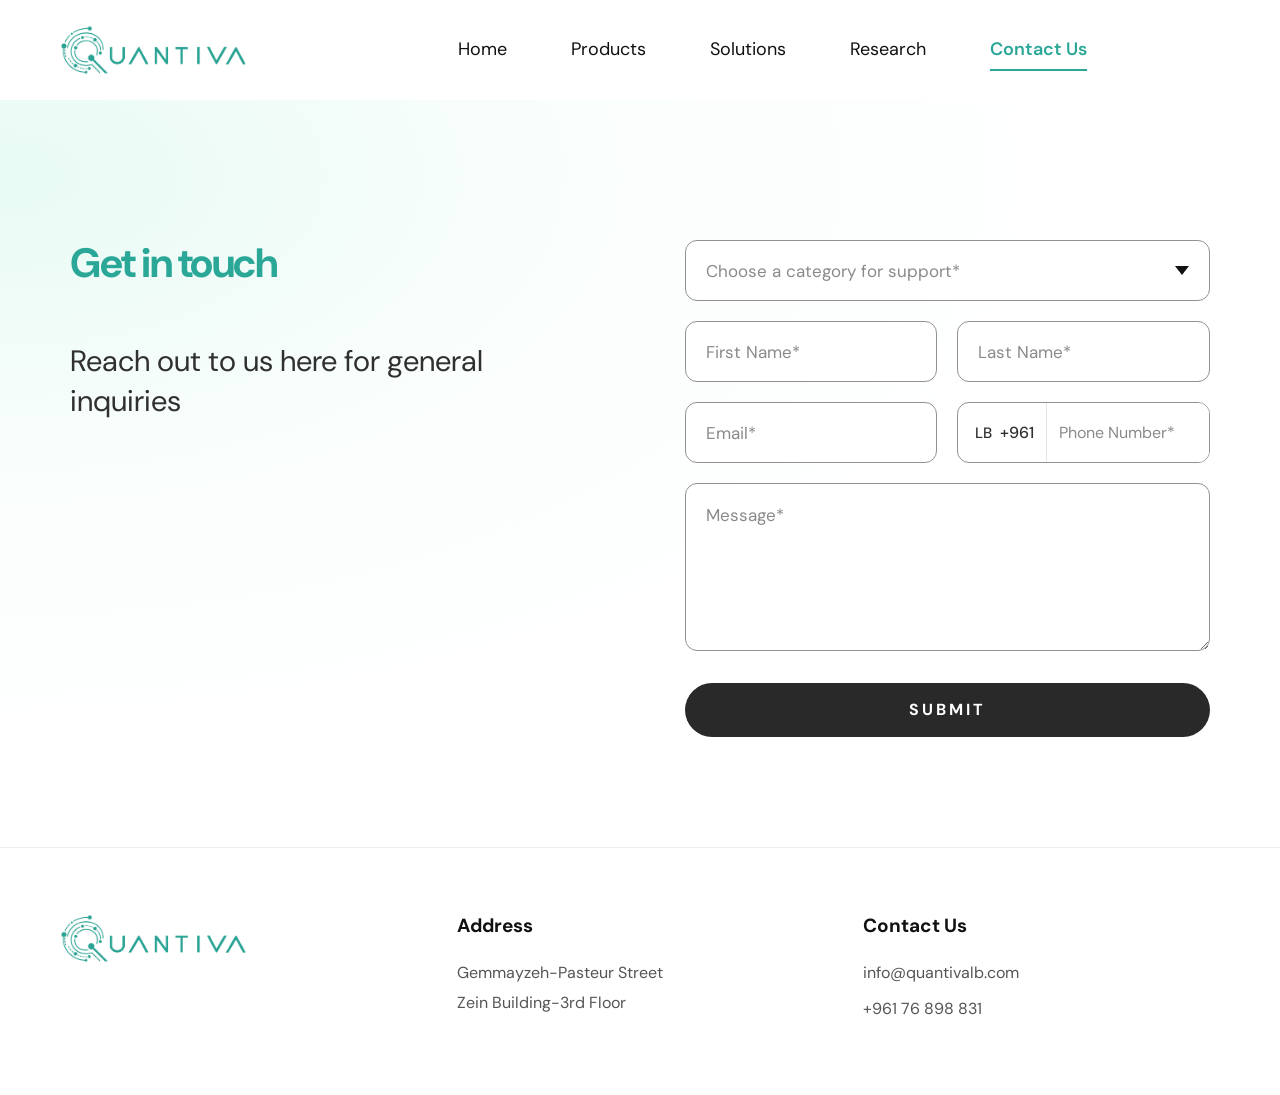
==== commit 7d36154f: "Update contact-us.html" ====
--- a/contact-us.html
+++ b/contact-us.html
@@ -193,7 +193,7 @@
 
             <div class="footer-address">
                 <h3>Address</h3>
-                <p>Lebanon<br>Address details coming soon</p>
+                <p>Gemmayzeh-Pasteur Street<br>Zein Building-3rd Floor</p>
             </div>
 
             <div class="footer-contact">
@@ -208,4 +208,4 @@
     <script src="assets/js/app.js"></script>
 </body>
 
-</html>+</html>
